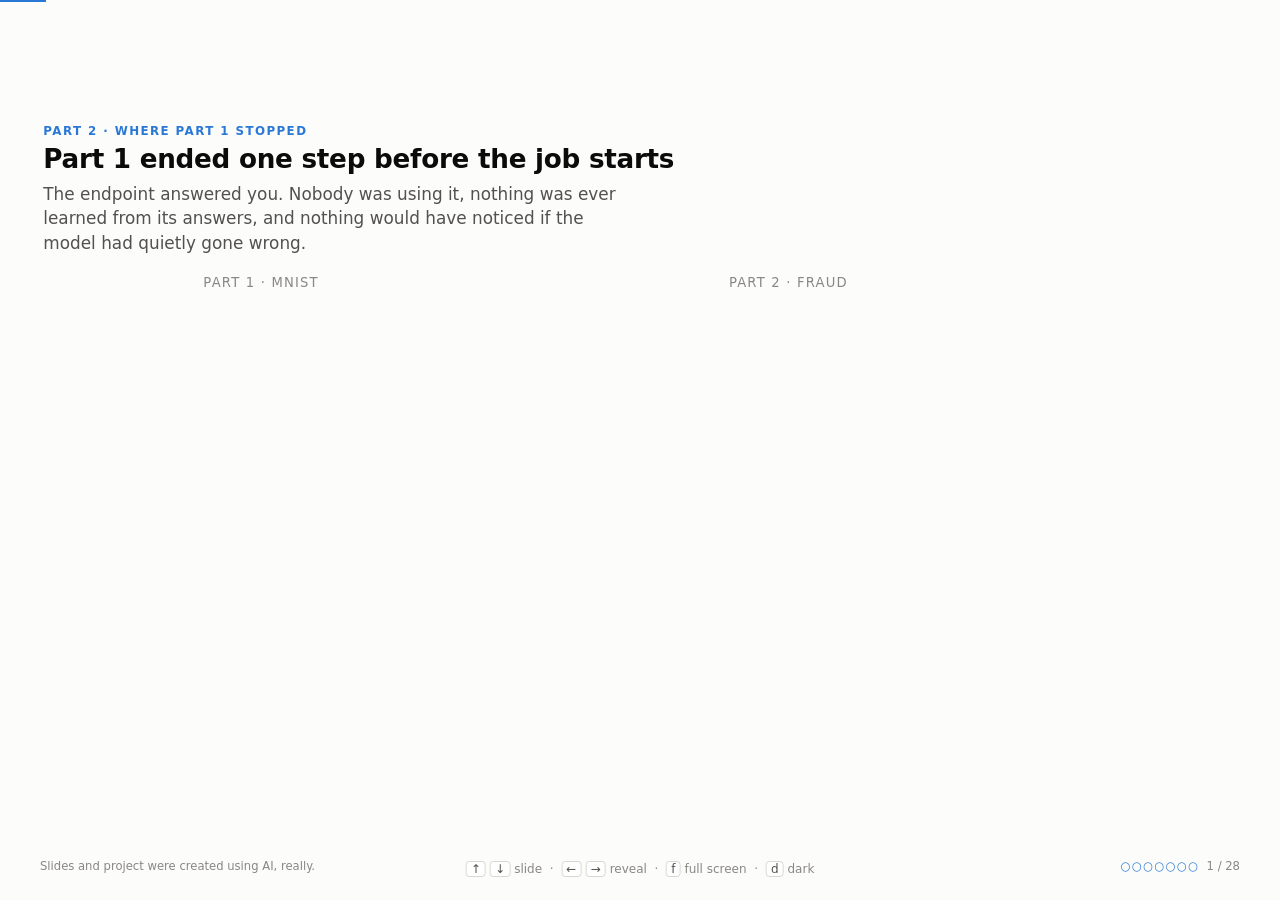
==== slides/part2.html @ 77afdcde "Docs: Part 2's deck, twenty-eight slides in six acts The third deck, built against part1.html. Six a" ====
<!doctype html>
<html lang="en">
<head>
<meta charset="utf-8">
<meta name="viewport" content="width=device-width, initial-scale=1">
<title>Part 2 — three loops, one system</title>
<link rel="stylesheet" href="deck.css">
<style>
  /* Three copies of part2/notebooks/architecture.svg, inlined so the map can be revealed
     one stage at a time — once per loop. Each copy drops the file's own <style> and takes
     its colours from deck.css through these a-* classes, so the diagram follows the deck's
     light and dark themes. Marker ids carry an m1-/m2-/m3- prefix so three copies can live
     in one document. Regenerate with the script noted in the commit if the .svg changes. */
  .arch { width: 100%; height: 100%; font-family: inherit; }
  .arch .a-surface { fill: none; }
  .arch .a-card    { fill: var(--card); stroke: var(--line); stroke-width: 1.2; }
  .arch .a-band    { fill: none; stroke: var(--line); stroke-width: 1.2; stroke-dasharray: 5 4; }
  .arch .a-h1      { fill: var(--ink); font-size: 17px; font-weight: 650; }
  .arch .a-h2      { fill: var(--ink2); font-size: 12px; }
  .arch .a-title   { fill: var(--ink); font-size: 12.5px; font-weight: 650; letter-spacing: .04em; }
  .arch .a-item    { fill: var(--ink2); font-size: 11px; }
  .arch .a-code    { fill: var(--ink); font-size: 11px; font-weight: 650; }
  .arch .a-note    { fill: var(--ink3); font-size: 9.5px; }
  .arch .a-rule    { stroke: var(--rule); stroke-width: 1; }
  .arch .a-flow    { stroke: var(--ink2); stroke-width: 1.6; fill: none; }
  .arch .a-mk      { fill: var(--ink2); }
  .arch .a-l1      { stroke: var(--c1); }
  .arch .a-l2      { stroke: var(--c2); }
  .arch .a-l3      { stroke: var(--c3); }
  .arch .a-t1      { fill: var(--c1); font-size: 11.5px; font-weight: 650; }
  .arch .a-t2      { fill: var(--c2); font-size: 11.5px; font-weight: 650; }
  .arch .a-t3      { fill: var(--c3); font-size: 11.5px; font-weight: 650; }
  /* a stage that is running, but is not what this slide is about */
  .arch .a-dim     { opacity: .32; }
</style>
<style>
  /* Reserved status colours, taken unchanged from the Part 2 dashboard so that one decision
     wears one colour across the whole project. Never used for a data series, and never
     without a word beside them. */
  :root { --good: #0ca30c; --warning: #fab219; --critical: #d03b3b; }
  .cols figure svg { max-width: 100%; }

  /* slide 1 — the two-column comparison */
  .tbl { display: grid; grid-template-columns: 8em 1fr 1fr; gap: .72em 1em; font-size: .78em; }
  .tbl .h { font-size: .74em; letter-spacing: .09em; text-transform: uppercase; color: var(--ink3); }
  .tbl .k { color: var(--ink3); }
  .tbl .p1 { color: var(--ink2); }
  .tbl .p2 { color: var(--ink); }

  /* slide 25 — the adoption ladder, top rung last */
  .stack { display: flex; flex-direction: column; gap: .3em; width: 100%; }
  .layer {
    border: 1px solid var(--line); border-radius: .35em; background: var(--card);
    padding: .42em .7em; font-size: .66em; line-height: 1.3;
  }
  .layer { font-size: .7em; }
  .layer b { color: var(--ink); font-weight: 650; }
  .layer span { color: var(--ink3); }
  .layer.top { border-color: var(--c2); background: var(--c2-soft); }

  /* slide 26 — a question and the record that answers it */
  .pairs { display: grid; grid-template-columns: 1fr 1.2fr; gap: .8em 1.1em; font-size: .76em; }
  .pairs .q, .pairs .a { padding-bottom: .55em; border-bottom: 1px solid var(--rule); }
  .pairs .q { color: var(--ink); }
  .pairs .a { color: var(--ink2); }
</style>
</head>
<body>

<!-- ======================= 1 · what Part 2 adds ======================= -->
<section class="slide">
  <header>
    <span class="kicker">Part 2 · where Part 1 stopped</span>
    <h2>Part 1 ended one step before the job starts</h2>
    <p class="sub">The endpoint answered you. Nobody was using it, nothing was ever learned from
      its answers, and nothing would have noticed if the model had quietly gone wrong.</p>
  </header>
  <div class="body">
    <div class="tbl">
      <span class="h"></span><span class="h">Part 1 · MNIST</span><span class="h">Part 2 · fraud</span>
      <span class="k frag" data-frag="1">the data</span>
      <span class="p1 frag" data-frag="1">60,000 clean images, balanced</span>
      <span class="p2 frag" data-frag="1">1.85M transactions, 0.5% fraud, ordered by time</span>
      <span class="k frag" data-frag="2">the answer</span>
      <span class="p1 frag" data-frag="2">a label</span>
      <span class="p2 frag" data-frag="2">a probability, plus a threshold that turns it into a decision</span>
      <span class="k frag" data-frag="3">the consumer</span>
      <span class="p1 frag" data-frag="3">you, with <code>curl</code></span>
      <span class="p2 frag" data-frag="3">an application that must answer even when the model cannot</span>
      <span class="k frag" data-frag="4">the labels</span>
      <span class="p1 frag" data-frag="4">shipped inside the file</span>
      <span class="p2 frag" data-frag="4">bought one at a time from a human reviewer</span>
      <span class="k frag" data-frag="5">the dataset</span>
      <span class="p1 frag" data-frag="5">fixed for ever</span>
      <span class="p2 frag" data-frag="5">rebuilt, hashed and versioned every cycle</span>
      <span class="k frag" data-frag="6">what runs it</span>
      <span class="p1 frag" data-frag="6">you, by hand</span>
      <span class="p2 frag" data-frag="6">you by hand first, then a scheduler running the same commands</span>
    </div>
    <div class="callout frag" data-frag="7">Four of those six rows are new work, and none of it is
      modelling. <b>The model is the part that barely changes.</b></div>
  </div>
</section>

<!-- ======================= 2 · docker compose ======================= -->
<section class="slide">
  <header>
    <span class="kicker">Part 2 · the stack</span>
    <h2>Nine containers need a written plan</h2>
    <p class="sub">A <b>compose file</b> is one text file that describes every container in a
      project, and how they fit together.</p>
  </header>
  <div class="body">
    <div class="cols wide-right">
      <div>
        <ul>
          <li class="frag" data-frag="1">Part 1 ran three containers, and you started them one at
            a time. Part 2 runs nine.</li>
          <li class="frag" data-frag="2">The file names each <b>service</b>: which image, which
            ports, which environment variables, which volumes.</li>
          <li class="frag" data-frag="3">It also creates a private <b>network</b>. Services find
            each other by name, so <code>mlflow-server</code> is an address.</li>
          <li class="frag" data-frag="4"><code>depends_on</code> sets the start order. A
            <b>profile</b> is a label, so <code>--profile part2</code> starts one part and leaves
            the other alone.</li>
          <li class="frag" data-frag="5">One command starts all of it, and one command removes it
            again. Nothing else is installed on your machine.</li>
        </ul>
      </div>
      <pre class="frag" data-frag="2"><span class="cm">services:</span>
  fraud-serve:
    image: keras-mlops-fraud-serve
    ports: [<span class="hl">"8001:8001"</span>]
    environment:
      MLFLOW_TRACKING_URI: http://<span class="hl">mlflow-server</span>:5000
      DATABASE_URL: postgres://…@<span class="hl">postgres</span>/mlops
    volumes: ["./mlruns:/mlruns"]
    depends_on: [mlflow-server, postgres]
    profiles: ["part2", "serve2"]</pre>
    </div>
    <div class="callout frag" data-frag="6">You already know what a container is. Compose adds no
      new idea — it is the written plan for many containers at once, kept in git beside the code.</div>
  </div>
</section>

<!-- ======================= 3 · kubernetes ======================= -->
<section class="slide">
  <header>
    <span class="kicker">Part 2 · the stack</span>
    <h2>What a business would use instead</h2>
    <p class="sub">Compose runs containers on one machine, and assumes somebody is watching.
      <b>Kubernetes</b> is the standard tool for the case where nobody is.</p>
  </header>
  <div class="body">
    <div class="cols two">
      <div class="card accent frag" data-frag="1">
        <h3>What it adds</h3>
        <ul>
          <li class="plain"><b>It restarts what dies.</b> A container that crashes at three in the
            morning comes back without you.</li>
          <li class="plain"><b>It runs many copies.</b> Ten copies of the endpoint behind one
            address, with the traffic shared between them.</li>
          <li class="plain"><b>It updates without downtime.</b> A <b>rolling update</b> replaces
            copies one by one, and returns to the old one if the new one fails.</li>
          <li class="plain"><b>It chooses the machine.</b> With fifty servers, deciding where each
            container runs stops being something a person can do.</li>
        </ul>
      </div>
      <div class="card frag" data-frag="2">
        <h3>What does not change</h3>
        <ul>
          <li class="plain">The same images you built here. The same environment variables. The
            same registry, the same database.</li>
          <li class="plain">Cloud or your own building: Kubernetes runs in both. Banks in
            Luxembourg run it on their own hardware.</li>
          <li class="plain">Only the thing that starts the containers changes. Everything this
            course teaches sits above that line.</li>
        </ul>
      </div>
    </div>
    <div class="callout frag" data-frag="3">This course stays on one laptop on purpose. You are
      learning the loops, not the hosting. <b>The loops are the part that transfers.</b></div>
  </div>
</section>

<!-- ======================= 4 · the map, loop 1 ======================= -->
<section class="slide">
  <header>
    <span class="kicker">Part 2 · the map, 1 of 3</span>
  </header>
  <div class="body">
    <div class="diagram" style="max-height:56%; margin-bottom:.6em"><svg xmlns="http://www.w3.org/2000/svg" viewBox="18 14 1128 372" class="arch" role="img" aria-label="Loop ① — the shape you already know, plus two new boxes">
      <defs>
          <marker id="m1-a" viewBox="0 0 10 10" refX="9" refY="5" markerWidth="6" markerHeight="6" orient="auto-start-reverse">
            <path class="a-mk" d="M0,0 L10,5 L0,10 z"/>
          </marker>
          <marker id="m1-a1" viewBox="0 0 10 10" refX="9" refY="5" markerWidth="6" markerHeight="6" orient="auto-start-reverse">
            <path fill="var(--c1)" d="M0,0 L10,5 L0,10 z"/>
          </marker>
          <marker id="m1-a2" viewBox="0 0 10 10" refX="9" refY="5" markerWidth="6" markerHeight="6" orient="auto-start-reverse">
            <path fill="var(--c2)" d="M0,0 L10,5 L0,10 z"/>
          </marker>
          <marker id="m1-a3" viewBox="0 0 10 10" refX="9" refY="5" markerWidth="6" markerHeight="6" orient="auto-start-reverse">
            <path fill="var(--c3)" d="M0,0 L10,5 L0,10 z"/>
          </marker>
        </defs>
        <rect class="a-surface" x="0" y="0" width="1180" height="660"/>
        <text class="a-h1" x="30" y="36">Loop ① — the shape you already know, plus two new boxes</text>
        <text class="a-h2" x="30" y="58">A, B and C are Part 1 under new names. D and Postgres are new, and everything after this slide hangs on them.</text>
        <!-- ================= row 1: A B C D ================= -->
        <g class="frag" data-frag="1">
          <rect class="a-card" x="30" y="88" width="210" height="118" rx="10"/>
          <text class="a-title" x="46" y="116">A · DATA</text>
          <line class="a-rule" x1="46" y1="128" x2="224" y2="128"/>
          <text class="a-item" x="46" y="150"><tspan class="a-code">A1</tspan>  fetch the Sparkov CSVs</text>
          <text class="a-item" x="46" y="170"><tspan class="a-code">A2</tspan>  look before modelling</text>
          <text class="a-item" x="46" y="190"><tspan class="a-code">A3</tspan>  features.py, shared</text>
        </g>
        <g class="frag" data-frag="1">
          <rect class="a-card" x="320" y="88" width="210" height="118" rx="10"/>
          <text class="a-title" x="336" y="116">B · TRAIN</text>
          <line class="a-rule" x1="336" y1="128" x2="514" y2="128"/>
          <text class="a-item" x="336" y="150"><tspan class="a-code">B1</tspan>  fraud-trainer, one run</text>
          <text class="a-item" x="336" y="170"><tspan class="a-code">B2</tspan>  threshold from val</text>
          <text class="a-item" x="336" y="190"><tspan class="a-code">B3</tspan>  registry → @champion</text>
        </g>
        <g class="frag" data-frag="2">
          <rect class="a-card" x="610" y="88" width="210" height="118" rx="10"/>
          <text class="a-title" x="626" y="116">C · SERVE</text>
          <line class="a-rule" x1="626" y1="128" x2="804" y2="128"/>
          <text class="a-item" x="626" y="150"><tspan class="a-code">C1</tspan>  fraud-serve :8001</text>
          <text class="a-item" x="626" y="170"><tspan class="a-code">C2</tspan>  approve · review ·</text>
          <text class="a-item" x="626" y="190">      decline</text>
        </g>
        <g class="frag" data-frag="3">
          <rect class="a-card" x="910" y="88" width="210" height="118" rx="10"/>
          <text class="a-title" x="926" y="116">D · CONSUME</text>
          <line class="a-rule" x1="926" y1="128" x2="1104" y2="128"/>
          <text class="a-item" x="926" y="150"><tspan class="a-code">D1</tspan>  txn-app :5500</text>
          <text class="a-item" x="926" y="170"><tspan class="a-code">D2</tspan>  timeout · fallback ·</text>
          <text class="a-item" x="926" y="190">      circuit breaker</text>
        </g>
        <!-- ================= the store ================= -->
        <g class="frag" data-frag="4">
          <rect class="a-card" x="610" y="296" width="510" height="76" rx="10"/>
          <text class="a-title" x="626" y="324">POSTGRES — THE SPINE</text>
          <text class="a-item" x="626" y="348">scored_transactions · app_requests · review_tasks · verdicts</text>
        </g>
        <!-- ================= row 3: F and E ================= -->
        <!-- ================= flows ================= -->
        <!-- A -> B -> C -->
        <g class="frag" data-frag="1">
          <path class="a-flow" marker-end="url(#m1-a)" d="M240,147 H314"/>
          <text class="a-note" x="277" y="139" text-anchor="middle">1.3M rows</text>
        </g>
        <g class="frag" data-frag="2">
          <path class="a-flow" marker-end="url(#m1-a)" d="M530,147 H604"/>
          <text class="a-note" x="567" y="139" text-anchor="middle">@champion</text>
        </g>
        <!-- loop 1: C <-> D -->
        <g class="frag" data-frag="3">
          <path class="a-flow a-l1" marker-end="url(#m1-a1)" d="M820,130 H904"/>
          <text class="a-note" x="862" y="122" text-anchor="middle">decision</text>
          <path class="a-flow a-l1" marker-end="url(#m1-a1)" d="M910,168 H826"/>
          <text class="a-note" x="862" y="186" text-anchor="middle">transaction</text>
          <text class="a-t1" x="862" y="232" text-anchor="middle">① decision loop</text>
          <text class="a-note" x="862" y="248" text-anchor="middle">seconds</text>
        </g>
        <!-- C, D -> postgres -->
        <g class="frag" data-frag="4">
          <path class="a-flow" marker-end="url(#m1-a)" d="M715,206 V290"/>
          <text class="a-note" x="725" y="252">what the server did</text>
          <path class="a-flow" marker-end="url(#m1-a)" d="M1015,206 V290"/>
          <text class="a-note" x="1025" y="252">what the client saw</text>
        </g>
        <!-- loop 2: postgres <-> label studio -->
        <!-- loop 3: postgres -> snapshot -> train -->
        <!-- ================= G band ================= -->
      </svg></div>
    <div class="cols two">
      <div class="card accent-2 frag" data-frag="4">
        <h3>Postgres, the new box in the middle</h3>
        <p><b>Postgres</b> is a database: tables of rows that several programs read and write
          at the same time. Part 1 wrote a log file, and a file cannot be queried safely by two
          services at once.</p>
      </div>
      <div class="card accent frag" data-frag="5">
        <h3>Loop ① · seconds</h3>
        <p>A transaction goes to the model, a decision comes back, an application lives with
          it. This loop is the product; everything else keeps it honest.</p>
      </div>
    </div>
  </div>
</section>

<!-- ======================= 5 · the data ======================= -->
<section class="slide">
  <header>
    <span class="kicker">Part 2 · A data · A2 look before modelling</span>
    <h2>Four facts about the data decide everything that follows</h2>
  </header>
  <div class="body">
    <div class="cols two">
      <div class="card accent frag" data-frag="1">
        <h3>172 normal for every fraud</h3>
        <p>A model that always answers "not fraud" is 99.6% accurate and completely useless. So
          accuracy cannot choose your model, and training must give the rare class extra weight.</p>
      </div>
      <div class="card accent frag" data-frag="2">
        <h3>The same cards come back, again and again</h3>
        <p>A fixed set of cardholders and 693 merchants, over two years. Every card therefore has
          a history here, and "unusual for this card" would be strong signal. Amount, hour and
          category separate fraud without it — which is what makes scoring one row at a time
          possible at all. Slides 7 and 8 return to what that choice costs.</p>
      </div>
      <div class="card accent-2 frag" data-frag="3">
        <h3>The fraud rate falls over two years</h3>
        <p>The world changed while the data was collected. Change like this is called <b>drift</b>.
          A model that was right in 2019 is less right in 2020, and no code will tell you.</p>
      </div>
      <div class="card accent-2 frag" data-frag="4">
        <h3>The split is by time, not at random</h3>
        <p>The test file begins 48 seconds after the training file ends. Shuffle the two together
          and you train on the future to predict the past. That is <b>leakage</b>: every score you
          report then looks excellent and is wrong.</p>
      </div>
    </div>
    <div class="callout frag" data-frag="5">And the fact the whole second half of this deck rests
      on: <code>is_fraud</code> is a column in this file. <b>In production that column does not
      exist.</b></div>
  </div>
</section>

<!-- ======================= 6 · the score and the threshold ======================= -->
<section class="slide">
  <header>
    <span class="kicker">Part 2 · B train · B2 the threshold</span>
    <h2>PR-AUC chooses the model. A person chooses the threshold.</h2>
  </header>
  <div class="body">
    <div class="cols wide-left">
      <div>
        <ul>
          <li class="frag" data-frag="1">Accuracy sits at 0.998 while the model misses a third of
            all fraud. It is logged on purpose, so that you can watch it lie.</li>
          <li class="frag" data-frag="2"><b>PR-AUC</b> is the score that decides the champion. It
            asks two questions only. Of the transactions you flagged, how many really were fraud?
            And how much of the fraud did you find?</li>
          <li class="frag" data-frag="3">At a <b>base rate</b> of 0.4%, a random model scores
            0.004 on PR-AUC and 99.6% on accuracy. Only one of those numbers teaches you
            anything.</li>
          <li class="frag" data-frag="4"><b>The model does not output a decision.</b> For each
            transaction it outputs P(fraud), between 0 and 1. The threshold is a cut on that
            number: at 0.62, a transaction is declined when the model puts its chance of fraud at
            62% or higher. <b>It is not 62% of the transactions.</b></li>
          <li class="frag" data-frag="5"><b>Choosing that threshold is a business decision, not a
            modelling one.</b> It trades declining good customers against letting fraud through,
            and no library can make that trade for you.</li>
          <li class="frag" data-frag="6">The trainer chooses <b>the decline threshold</b> on the
            validation data — the slice it held back while training — and never on the test set.
            It writes that number onto the run as a tag.</li>
        </ul>
      </div>
      <div>
        <pre class="frag" data-frag="6"><span class="cm"># tags on the run, in MLflow</span>
test_pr_auc          0.781
accuracy             0.998   <span class="cm">← varies by a rounding error</span>
<span class="hl">operating_threshold  0.62</span>   <span class="cm">← decline at P(fraud) ≥ 0.62</span>
dataset_md5          3f2a…c81</pre>
        <p class="small frag" data-frag="7" style="margin-top:.7em">The threshold belongs to the
          model, so it travels with the model and is promoted with the model. It is the contract
          between the trainer and the server.</p>
      </div>
    </div>
  </div>
</section>

<!-- ======================= 7 · what features.py computes ======================= -->
<section class="slide">
  <header>
    <span class="kicker">Part 2 · A data · A3 the features file</span>
    <h2>From one row of the file to the numbers the model reads</h2>
    <p class="sub">A row is text, dates and coordinates. A neural network reads numbers.
      <code>common/features.py</code> converts one into the other.</p>
  </header>
  <div class="body">
    <div class="cols wide-right">
      <div>
        <ul>
          <li class="frag" data-frag="1"><b>A timestamp becomes an hour and a weekday.</b> Fraud
            keeps different hours from normal shopping.</li>
          <li class="frag" data-frag="2"><b>A date of birth becomes an age in years</b>, counted
            at the moment of the transaction.</li>
          <li class="frag" data-frag="3"><b>Two pairs of coordinates become one distance.</b> The
            card's home and the merchant, in kilometres. Fraud tends to happen far away.</li>
          <li class="frag" data-frag="4"><b>An amount becomes two numbers</b>, itself and its
            logarithm: amounts are heavily skewed, median 47 against a maximum of 28,949.</li>
          <li class="frag" data-frag="5"><b>A name becomes a bucket number.</b> 693 merchant
            names go through a checksum into one of 2048 buckets, and no list of names is stored
            anywhere.</li>
        </ul>
      </div>
      <div>
        <pre class="frag" data-frag="6"><span class="cm">one row in            what the model receives</span>
trans_..._time 22:32  <span class="hl">hour</span> 22 · <span class="hl">dayofweek</span> 6
dob 1968-03-19        <span class="hl">age_years</span> 52.3
lat,long + merch_...  <span class="hl">distance_km</span> 78.4
amt 780.52            <span class="hl">amt</span> 780.52 · <span class="hl">log_amt</span> 6.66
category "misc_net"   <span class="hl">category</span> 11 of 32
merchant "Kozey-..."  <span class="hl">merchant</span> 1663 of 2048</pre>
        <p class="small frag" data-frag="7" style="margin-top:.7em">Seven numbers and four
          buckets, built from one row and nothing else. This is the whole of the feature
          engineering in Part 2.</p>
      </div>
    </div>
    <div class="callout frag" data-frag="8"><b>Notice what it never does: it never learns.</b>
      No average and no vocabulary is computed here. Every transform that depends on statistics
      lives inside the Keras model, so the model in the registry is complete on its own — one
      artifact, with nothing to ship beside it.</div>
  </div>
</section>

<!-- ======================= 8 · the two rules that file obeys ======================= -->
<section class="slide">
  <header>
    <span class="kicker">Part 2 · A data · A3 two rules, and what they cost</span>
    <h2>Both sides import that one file, and neither may look at history</h2>
  </header>
  <div class="body">
    <div class="cols two">
      <div class="card accent frag" data-frag="1">
        <h3>Rule 1 · one copy, imported twice</h3>
        <ul>
          <li class="plain">In Part 1 the server never imported the trainer, and that separation
            was the point. Here they share one file, deliberately.</li>
          <li class="plain">The alternative is writing the date parsing and the distance a second
            time, in the server. The two copies then slowly stop agreeing.</li>
          <li class="plain">Training would prepare its inputs one way and serving another. That is
            <b>training/serving skew</b>: no error, no warning, and a model that tested well
            failing quietly in production.</li>
          <li class="plain"><b>The price is real.</b> Editing this one file changes both sides at
            once, and makes every model already in the registry invalid. Slide 22 comes back to
            what is not written down about that.</li>
        </ul>
      </div>
      <div class="card accent-2 frag" data-frag="2">
        <h3>Rule 2 · every feature uses one row</h3>
        <ul>
          <li class="plain">No "average spend over the last 30 days" — even though the file does
            hold each card's history, as slide 5 said.</li>
          <li class="plain">The endpoint receives one transaction and knows nothing about earlier
            ones. It cannot compute an average it has never seen.</li>
          <li class="plain">Features built from history need a <b>feature store</b>: a service that
            keeps those running totals up to date, and gives training and serving the same values.
            Real fraud systems have one.</li>
          <li class="plain">This project does not build one, and leaves the boundary visible
            instead of hiding it behind a feature that quietly uses the future.</li>
        </ul>
      </div>
    </div>
    <div class="cols wide-left">
      <div class="callout frag" data-frag="3">Both rules exist for the same reason: <b>what the
        model sees during training must be exactly what it sees in production.</b> Rule 1 protects
        that across two containers. Rule 2 protects it across time.</div>
      <figure class="frag" data-frag="1">
        <svg viewBox="0 0 360 92" role="img" aria-label="train.py and app.py both import the same features.py">
          <defs>
            <marker id="m8" viewBox="0 0 10 10" refX="9" refY="5" markerWidth="6" markerHeight="6" orient="auto-start-reverse">
              <path fill="var(--ink2)" d="M0,0 L10,5 L0,10 z"/>
            </marker>
          </defs>
          <rect x="2" y="4" width="140" height="26" rx="6" fill="var(--card)" stroke="var(--line)"/>
          <text x="72" y="21" text-anchor="middle" fill="var(--ink)" font-size="11" font-family="ui-monospace, monospace">trainer/train.py</text>
          <rect x="218" y="4" width="140" height="26" rx="6" fill="var(--card)" stroke="var(--line)"/>
          <text x="288" y="21" text-anchor="middle" fill="var(--ink)" font-size="11" font-family="ui-monospace, monospace">serving/app.py</text>
          <path d="M72,30 V48 H166" stroke="var(--ink2)" stroke-width="1.5" fill="none" marker-end="url(#m8)"/>
          <path d="M288,30 V48 H194" stroke="var(--ink2)" stroke-width="1.5" fill="none" marker-end="url(#m8)"/>
          <rect x="90" y="56" width="180" height="30" rx="6" fill="var(--c1-soft)" stroke="var(--c1)"/>
          <text x="180" y="75" text-anchor="middle" fill="var(--ink)" font-size="11.5" font-weight="650" font-family="ui-monospace, monospace">common/features.py</text>
        </svg>
      </figure>
    </div>
  </div>
</section>

<!-- ======================= 9 · the decision band ======================= -->
<section class="slide">
  <header>
    <span class="kicker">Part 2 · C serve · C2 the decision band</span>
    <h2>Three answers, not two</h2>
  </header>
  <div class="body">
    <div class="cols wide-right">
      <div>
        <ul>
          <li class="frag" data-frag="2"><code>threshold_decline</code> is the operating point the
            trainer chose. <code>threshold_review</code> sits below it.</li>
          <li class="frag" data-frag="3">Between the two the model is <b>unsure</b>. A transaction
            there is not approved and not declined. It is set aside for a person.</li>
          <li class="frag" data-frag="4">That middle band is not a decoration. It is the sampling
            strategy for the whole of loop ②, and the reason the review queue produces labels worth
            paying for.</li>
          <li class="frag" data-frag="5">If a model version carries no threshold, and no override is
            set, <b>the server refuses to start</b>.</li>
          <li class="frag" data-frag="6">Defaulting to 0.5 would be easy. At this base rate it would
            decline a large share of honest customers, and it would do it silently. <b>A service
            that will not start is a much better failure than a service that starts wrong.</b></li>
        </ul>
      </div>
      <figure class="frag" data-frag="1">
        <svg viewBox="0 0 400 260" role="img" aria-label="The probability line split into approve, review and decline by two thresholds">
          <text x="10" y="24" fill="var(--ink2)" font-size="12">P(fraud) for one transaction</text>
          <rect x="10" y="40" width="220" height="34" rx="4" fill="var(--good)" opacity=".22" stroke="var(--good)" stroke-opacity=".55"/>
          <rect x="230" y="40" width="70" height="34" rx="4" fill="var(--warning)" opacity=".28" stroke="var(--warning)" stroke-opacity=".55"/>
          <rect x="300" y="40" width="90" height="34" rx="4" fill="var(--critical)" opacity=".24" stroke="var(--critical)" stroke-opacity=".55"/>
          <line x1="230" y1="34" x2="230" y2="80" stroke="var(--ink2)" stroke-width="1.4"/>
          <line x1="300" y1="34" x2="300" y2="80" stroke="var(--ink2)" stroke-width="1.4"/>
          <text x="10" y="98" fill="var(--ink3)" font-size="11">0.0</text>
          <text x="390" y="98" text-anchor="end" fill="var(--ink3)" font-size="11">1.0</text>
          <text x="230" y="98" text-anchor="middle" fill="var(--ink2)" font-size="11">0.31</text>
          <text x="300" y="98" text-anchor="middle" fill="var(--ink2)" font-size="11">0.62</text>
          <circle cx="24" cy="130" r="5" fill="var(--good)"/>
          <text x="38" y="134" fill="var(--ink)" font-size="12.5" font-weight="650">approve</text>
          <text x="110" y="134" fill="var(--ink2)" font-size="11.5">the model is confident it is fine</text>
          <circle cx="24" cy="160" r="5" fill="var(--warning)"/>
          <text x="38" y="164" fill="var(--ink)" font-size="12.5" font-weight="650">review</text>
          <text x="110" y="164" fill="var(--ink2)" font-size="11.5">a human should look at this one</text>
          <circle cx="24" cy="190" r="5" fill="var(--critical)"/>
          <text x="38" y="194" fill="var(--ink)" font-size="12.5" font-weight="650">decline</text>
          <text x="110" y="194" fill="var(--ink2)" font-size="11.5">confident enough to refuse it</text>
          <text x="10" y="232" fill="var(--ink3)" font-size="11">the review band is set by REVIEW_SPAN,</text>
          <text x="10" y="248" fill="var(--ink3)" font-size="11">and its width is your analyst budget</text>
        </svg>
      </figure>
    </div>
  </div>
</section>

<!-- ======================= 10 · the business application ======================= -->
<section class="slide">
  <header>
    <span class="kicker">Part 2 · D consume · D1 the application</span>
    <h2>A simulated business application, so that something depends on you</h2>
  </header>
  <div class="body">
    <div class="cols wide-left">
      <div>
        <ul>
          <li class="frag" data-frag="1"><code>txn-app</code> replays the test file at the endpoint
            as a live stream, and shows what is happening on a dashboard.</li>
          <li class="frag" data-frag="2">Nothing about it is realistic except the part that matters.
            <b>It is a program that cannot continue without an answer.</b></li>
          <li class="frag" data-frag="3">With <code>curl</code> you are a patient human. An
            application is not patient, and it has its own users waiting.</li>
          <li class="frag" data-frag="4">It contains <b>no machine learning at all</b>: no keras, no
            torch, not even the features file. Its image is about 100 MB.</li>
          <li class="frag" data-frag="5">That rule is a test you can run. If this application ever
            needs an ML library, the serving boundary has leaked.</li>
          <li class="frag" data-frag="7">Because it is simulated, you may break it on purpose,
            at any moment, with nobody losing money. That is the next slide.</li>
        </ul>
      </div>
      <figure class="frag" data-frag="6">
        <svg viewBox="0 0 400 250" role="img" aria-label="The app calls the endpoint, and both write to their own table in Postgres">
          <defs>
            <marker id="m9" viewBox="0 0 10 10" refX="9" refY="5" markerWidth="6" markerHeight="6" orient="auto-start-reverse">
              <path fill="var(--ink2)" d="M0,0 L10,5 L0,10 z"/>
            </marker>
          </defs>
          <rect x="4" y="14" width="150" height="46" rx="8" fill="var(--card)" stroke="var(--line)"/>
          <text x="79" y="36" text-anchor="middle" fill="var(--ink)" font-size="12.5" font-weight="650">txn-app</text>
          <text x="79" y="52" text-anchor="middle" fill="var(--ink3)" font-size="10.5">the client · :5500</text>
          <rect x="246" y="14" width="150" height="46" rx="8" fill="var(--card)" stroke="var(--line)"/>
          <text x="321" y="36" text-anchor="middle" fill="var(--ink)" font-size="12.5" font-weight="650">fraud-serve</text>
          <text x="321" y="52" text-anchor="middle" fill="var(--ink3)" font-size="10.5">the server · :8001</text>
          <path d="M154,28 H240" stroke="var(--c1)" stroke-width="1.8" fill="none" marker-end="url(#m9)"/>
          <path d="M246,50 H160" stroke="var(--c1)" stroke-width="1.8" fill="none" marker-end="url(#m9)"/>
          <text x="200" y="22" text-anchor="middle" fill="var(--ink3)" font-size="10">one raw row</text>
          <text x="200" y="70" text-anchor="middle" fill="var(--ink3)" font-size="10">one decision</text>
          <path d="M79,60 V120" stroke="var(--ink2)" stroke-width="1.6" fill="none" marker-end="url(#m9)"/>
          <path d="M321,60 V120" stroke="var(--ink2)" stroke-width="1.6" fill="none" marker-end="url(#m9)"/>
          <rect x="4" y="128" width="150" height="52" rx="8" fill="var(--card)" stroke="var(--line)"/>
          <text x="79" y="150" text-anchor="middle" fill="var(--ink)" font-size="11.5" font-family="ui-monospace, monospace">app_requests</text>
          <text x="79" y="168" text-anchor="middle" fill="var(--ink2)" font-size="10.5">what the client experienced</text>
          <rect x="246" y="128" width="150" height="52" rx="8" fill="var(--card)" stroke="var(--line)"/>
          <text x="321" y="150" text-anchor="middle" fill="var(--ink)" font-size="11.5" font-family="ui-monospace, monospace">scored_transactions</text>
          <text x="321" y="168" text-anchor="middle" fill="var(--ink2)" font-size="10.5">what the server did</text>
          <text x="200" y="212" text-anchor="middle" fill="var(--ink2)" font-size="11.5">Two tables, on purpose. The rows that exist</text>
          <text x="200" y="230" text-anchor="middle" fill="var(--ink2)" font-size="11.5">on the left and not on the right are the interesting ones.</text>
        </svg>
      </figure>
    </div>
  </div>
</section>

<!-- ======================= 11 · break it ======================= -->
<section class="slide">
  <header>
    <span class="kicker">Part 2 · D consume · D2 breaking it</span>
    <h2>Now point the application at an address where nothing answers</h2>
    <p class="sub">No container is touched. The client side of a completely realistic failure,
      entirely under your control.</p>
  </header>
  <div class="body">
    <div class="cols three">
      <div class="card accent frag" data-frag="1">
        <h3>1 · timeout and retries</h3>
        <ul>
          <li class="plain">A transaction waits two seconds, and asks at most twice more.</li>
          <li class="plain">Waiting for ever is not an option. Somebody is standing at a
            checkout.</li>
        </ul>
      </div>
      <div class="card accent-2 frag" data-frag="2">
        <h3>2 · fallback</h3>
        <ul>
          <li class="plain">Every transaction still needs an answer. An unscored one gets the
            <b>fallback decision</b>.</li>
          <li class="plain"><b>approve</b> loses money to fraud. <b>decline</b> turns away good
            customers. <b>review</b> fills a queue no human can empty.</li>
        </ul>
      </div>
      <div class="card accent-3 frag" data-frag="3">
        <h3>3 · circuit breaker</h3>
        <ul>
          <li class="plain">After five failures in a row the circuit <b>opens</b>: requests are
            answered from the fallback, with no call made at all.</li>
          <li class="plain">Every ten seconds one request is allowed through, to test whether the
            endpoint is back.</li>
        </ul>
      </div>
    </div>
    <div class="callout frag" data-frag="4">The name is borrowed from the switch in your house. It
      cuts the current so that one fault does not burn the building. <b>There is no free
      option here</b>, and somebody has to own the choice before the outage, not during it.</div>
  </div>
</section>

<!-- ======================= 12 · what the outage costs ======================= -->
<section class="slide">
  <header>
    <span class="kicker">Part 2 · D consume · D2 the measurement</span>
    <h2>What a dead endpoint costs, in milliseconds and in euros</h2>
  </header>
  <div class="body">
    <div class="cols two">
      <figure class="frag" data-frag="1">
        <svg viewBox="0 0 460 250" role="img" aria-label="Measured latency: scored 20 ms, fallback 100 ms, shed about 0 ms">
          <text x="0" y="14" fill="var(--ink2)" font-size="12.5" font-weight="650">Time spent per transaction</text>
          <line x1="150" y1="34" x2="150" y2="196" stroke="var(--axis, var(--line))" stroke-width="1"/>
          <rect x="150" y="44" width="56" height="30" rx="4" fill="var(--c1)"/>
          <text x="144" y="64" text-anchor="end" fill="var(--ink)" font-size="12">scored</text>
          <text x="214" y="64" fill="var(--ink2)" font-size="12">20 ms</text>
          <rect x="150" y="98" width="280" height="30" rx="4" fill="var(--c1)"/>
          <text x="144" y="118" text-anchor="end" fill="var(--ink)" font-size="12">fallback</text>
          <text x="422" y="118" text-anchor="end" fill="#fff" font-size="12" font-weight="650">100 ms</text>
          <rect x="150" y="152" width="3" height="30" rx="1.5" fill="var(--c1)"/>
          <text x="144" y="172" text-anchor="end" fill="var(--ink)" font-size="12">shed</text>
          <text x="162" y="172" fill="var(--ink2)" font-size="12">≈ 0 ms — no call is made</text>
          <text x="0" y="220" fill="var(--ink3)" font-size="11">A failure is five times slower than a success:</text>
          <text x="0" y="236" fill="var(--ink3)" font-size="11">the timeout and the retries have to run out first.</text>
        </svg>
        <figcaption>measured in your own telemetry, in notebook section D2 · consume</figcaption>
      </figure>
      <figure class="frag" data-frag="2">
        <svg viewBox="0 0 460 250" role="img" aria-label="Cumulative cost of a ten minute outage under three fallback policies">
          <text x="0" y="14" fill="var(--ink2)" font-size="12.5" font-weight="650">Cost of a ten-minute outage</text>
          <line x1="46" y1="34" x2="46" y2="196" stroke="var(--axis, var(--line))" stroke-width="1"/>
          <line x1="46" y1="196" x2="330" y2="196" stroke="var(--axis, var(--line))" stroke-width="1"/>
          <line x1="46" y1="142" x2="330" y2="142" stroke="var(--rule)" stroke-width="1"/>
          <line x1="46" y1="88" x2="330" y2="88" stroke="var(--rule)" stroke-width="1"/>
          <line x1="46" y1="34" x2="330" y2="34" stroke="var(--rule)" stroke-width="1"/>
          <text x="40" y="146" text-anchor="end" fill="var(--ink3)" font-size="10">€6k</text>
          <text x="40" y="92" text-anchor="end" fill="var(--ink3)" font-size="10">€12k</text>
          <text x="40" y="38" text-anchor="end" fill="var(--ink3)" font-size="10">€18k</text>
          <text x="46" y="212" fill="var(--ink3)" font-size="10">0</text>
          <text x="188" y="212" text-anchor="middle" fill="var(--ink3)" font-size="10">5 min</text>
          <text x="330" y="212" text-anchor="middle" fill="var(--ink3)" font-size="10">10 min</text>
          <path d="M46,196 L330,35" stroke="var(--c2)" stroke-width="2" fill="none"/>
          <path d="M46,196 L330,88" stroke="var(--c1)" stroke-width="2" fill="none"/>
          <path d="M46,196 L330,153" stroke="var(--c3)" stroke-width="2" fill="none"/>
          <text x="338" y="38" fill="var(--ink)" font-size="11">decline all</text>
          <text x="338" y="52" fill="var(--ink3)" font-size="10.5">€17.9k</text>
          <text x="338" y="91" fill="var(--ink)" font-size="11">approve all</text>
          <text x="338" y="105" fill="var(--ink3)" font-size="10.5">€12.0k</text>
          <text x="338" y="156" fill="var(--ink)" font-size="11">review all</text>
          <text x="338" y="170" fill="var(--ink3)" font-size="10.5">€4.8k — and</text>
          <text x="338" y="184" fill="var(--ink3)" font-size="10.5">5,980 waiting</text>
        </svg>
        <figcaption>assumed: 600 transactions a minute · 0.4% fraud · €500 lost per fraud approved
          · €3 lost per honest customer declined · €0.80 per review</figcaption>
      </figure>
    </div>
    <div class="callout frag" data-frag="3">The cheapest line is a trap: analysts clear about two
      transactions a minute, so "review all" buys ten minutes of calm with fifty hours of backlog.
      <b>A dead dependency does not only fail your requests — it holds your program while failing
      them</b>, and the outage then spreads into services that were healthy.</div>
  </div>
</section>

<!-- ======================= 13 · the map, loop 2 ======================= -->
<section class="slide">
  <header>
    <span class="kicker">Part 2 · the map, 2 of 3</span>
  </header>
  <div class="body">
    <div class="diagram" style="max-height:74%"><svg xmlns="http://www.w3.org/2000/svg" viewBox="0 0 1180 552" class="arch" role="img" aria-label="Loop ② — where the missing answers come from">
      <defs>
          <marker id="m2-a" viewBox="0 0 10 10" refX="9" refY="5" markerWidth="6" markerHeight="6" orient="auto-start-reverse">
            <path class="a-mk" d="M0,0 L10,5 L0,10 z"/>
          </marker>
          <marker id="m2-a1" viewBox="0 0 10 10" refX="9" refY="5" markerWidth="6" markerHeight="6" orient="auto-start-reverse">
            <path fill="var(--c1)" d="M0,0 L10,5 L0,10 z"/>
          </marker>
          <marker id="m2-a2" viewBox="0 0 10 10" refX="9" refY="5" markerWidth="6" markerHeight="6" orient="auto-start-reverse">
            <path fill="var(--c2)" d="M0,0 L10,5 L0,10 z"/>
          </marker>
          <marker id="m2-a3" viewBox="0 0 10 10" refX="9" refY="5" markerWidth="6" markerHeight="6" orient="auto-start-reverse">
            <path fill="var(--c3)" d="M0,0 L10,5 L0,10 z"/>
          </marker>
        </defs>
        <rect class="a-surface" x="0" y="0" width="1180" height="660"/>
        <text class="a-h1" x="30" y="36">Loop ② — where the missing answers come from</text>
        <text class="a-h2" x="30" y="58">Loop ① runs on, greyed out above. One new stage turns the uncertain decisions it produces into ground truth.</text>
        <!-- ================= row 1: A B C D ================= -->
        <g class="a-dim">
          <rect class="a-card" x="30" y="88" width="210" height="118" rx="10"/>
          <text class="a-title" x="46" y="116">A · DATA</text>
          <line class="a-rule" x1="46" y1="128" x2="224" y2="128"/>
          <text class="a-item" x="46" y="150"><tspan class="a-code">A1</tspan>  fetch the Sparkov CSVs</text>
          <text class="a-item" x="46" y="170"><tspan class="a-code">A2</tspan>  look before modelling</text>
          <text class="a-item" x="46" y="190"><tspan class="a-code">A3</tspan>  features.py, shared</text>
        </g>
        <g class="a-dim">
          <rect class="a-card" x="320" y="88" width="210" height="118" rx="10"/>
          <text class="a-title" x="336" y="116">B · TRAIN</text>
          <line class="a-rule" x1="336" y1="128" x2="514" y2="128"/>
          <text class="a-item" x="336" y="150"><tspan class="a-code">B1</tspan>  fraud-trainer, one run</text>
          <text class="a-item" x="336" y="170"><tspan class="a-code">B2</tspan>  threshold from val</text>
          <text class="a-item" x="336" y="190"><tspan class="a-code">B3</tspan>  registry → @champion</text>
        </g>
        <g class="a-dim">
          <rect class="a-card" x="610" y="88" width="210" height="118" rx="10"/>
          <text class="a-title" x="626" y="116">C · SERVE</text>
          <line class="a-rule" x1="626" y1="128" x2="804" y2="128"/>
          <text class="a-item" x="626" y="150"><tspan class="a-code">C1</tspan>  fraud-serve :8001</text>
          <text class="a-item" x="626" y="170"><tspan class="a-code">C2</tspan>  approve · review ·</text>
          <text class="a-item" x="626" y="190">      decline</text>
        </g>
        <g class="a-dim">
          <rect class="a-card" x="910" y="88" width="210" height="118" rx="10"/>
          <text class="a-title" x="926" y="116">D · CONSUME</text>
          <line class="a-rule" x1="926" y1="128" x2="1104" y2="128"/>
          <text class="a-item" x="926" y="150"><tspan class="a-code">D1</tspan>  txn-app :5500</text>
          <text class="a-item" x="926" y="170"><tspan class="a-code">D2</tspan>  timeout · fallback ·</text>
          <text class="a-item" x="926" y="190">      circuit breaker</text>
        </g>
        <!-- ================= the store ================= -->
        <g>
          <rect class="a-card" x="610" y="296" width="510" height="76" rx="10"/>
          <text class="a-title" x="626" y="324">POSTGRES — THE SPINE</text>
          <text class="a-item" x="626" y="348">scored_transactions · app_requests · review_tasks · verdicts</text>
        </g>
        <!-- ================= row 3: F and E ================= -->
        <g class="frag" data-frag="1">
          <rect class="a-card" x="910" y="436" width="210" height="100" rx="10"/>
          <text class="a-title" x="926" y="464">E · REVIEW</text>
          <line class="a-rule" x1="926" y1="476" x2="1104" y2="476"/>
          <text class="a-item" x="926" y="498"><tspan class="a-code">E1</tspan>  Label Studio :8080</text>
          <text class="a-item" x="926" y="518"><tspan class="a-code">E2</tspan>  label-sync, both ways</text>
        </g>
        <!-- ================= flows ================= -->
        <!-- A -> B -> C -->
        <g class="a-dim">
          <path class="a-flow" marker-end="url(#m2-a)" d="M240,147 H314"/>
          <text class="a-note" x="277" y="139" text-anchor="middle">1.3M rows</text>
        </g>
        <g class="a-dim">
          <path class="a-flow" marker-end="url(#m2-a)" d="M530,147 H604"/>
          <text class="a-note" x="567" y="139" text-anchor="middle">@champion</text>
        </g>
        <!-- loop 1: C <-> D -->
        <g class="a-dim">
          <path class="a-flow a-l1" marker-end="url(#m2-a1)" d="M820,130 H904"/>
          <text class="a-note" x="862" y="122" text-anchor="middle">decision</text>
          <path class="a-flow a-l1" marker-end="url(#m2-a1)" d="M910,168 H826"/>
          <text class="a-note" x="862" y="186" text-anchor="middle">transaction</text>
          <text class="a-t1" x="862" y="232" text-anchor="middle">① decision loop</text>
          <text class="a-note" x="862" y="248" text-anchor="middle">seconds</text>
        </g>
        <!-- C, D -> postgres -->
        <g class="a-dim">
          <path class="a-flow" marker-end="url(#m2-a)" d="M715,206 V290"/>
          <text class="a-note" x="725" y="252">what the server did</text>
          <path class="a-flow" marker-end="url(#m2-a)" d="M1015,206 V290"/>
          <text class="a-note" x="1025" y="252">what the client saw</text>
        </g>
        <!-- loop 2: postgres <-> label studio -->
        <g class="frag" data-frag="2">
          <path class="a-flow a-l2" marker-end="url(#m2-a2)" d="M980,372 V430"/>
          <text class="a-note" x="972" y="408" text-anchor="end">review band</text>
          <path class="a-flow a-l2" marker-end="url(#m2-a2)" d="M1050,436 V378"/>
          <text class="a-note" x="1058" y="408">verdicts</text>
          <text class="a-t2" x="890" y="492" text-anchor="end">② label loop</text>
          <text class="a-note" x="890" y="508" text-anchor="end">minutes — a human decides</text>
        </g>
        <!-- loop 3: postgres -> snapshot -> train -->
        <!-- ================= G band ================= -->
      </svg></div>
    <div class="callout frag" data-frag="3">Loop ① never stops while loop ② is running. The
      uncertain transactions go to a person, and the answers come back minutes or days later.
      <b>That difference in speed is why they are two loops and not one.</b></div>
  </div>
</section>

<!-- ======================= 14 · without a human ======================= -->
<section class="slide">
  <header>
    <span class="kicker">Part 2 · E review · why it exists</span>
    <h2>What you cannot know without a human in the loop</h2>
    <p class="sub">In the file, the answer was in the column next to the transaction. In
      production, nobody writes it down at all.</p>
  </header>
  <div class="body">
    <div class="cols two">
      <div class="card accent-2 frag" data-frag="1">
        <h3>Without verdicts, this is your situation</h3>
        <ul>
          <li class="plain">The model says 0.91, the transaction is declined, and the world says
            nothing back. Ever.</li>
          <li class="plain">You cannot measure precision or recall on live traffic. You only know
            what the model said, and how fast it said it.</li>
          <li class="plain"><b>Drift becomes invisible.</b> The fraud rate moved across the two
            years in your file. Live, nothing would show you that it moved again.</li>
          <li class="plain">Retraining has nothing new to learn from. You would train again on the
            same old labels, and call the result an improvement.</li>
          <li class="plain">The model's own confidence is not evidence. A wrong model is often a
            confident one.</li>
        </ul>
      </div>
      <div class="card accent-3 frag" data-frag="2">
        <h3>A verdict is the missing measurement</h3>
        <ul>
          <li class="plain">One analyst decision turns one live transaction into a labelled
            example.</li>
          <li class="plain">With enough of them you can finally count today's mistakes, and not
            only the mistakes on a test set from two years ago.</li>
          <li class="plain">Those same labels are the training data for the next model. Loop ②
            feeds loop ③.</li>
          <li class="plain">And the analyst sees cases the model found hard, which is exactly where
            a new pattern of fraud appears first.</li>
        </ul>
      </div>
    </div>
    <div class="callout frag" data-frag="3">This is the honest end of Part 1. The log file records
      what the model answered. <b>Nothing in Part 1 records whether it was right.</b></div>
  </div>
</section>

<!-- ======================= 15 · labels are bought ======================= -->
<section class="slide">
  <header>
    <span class="kicker">Part 2 · E review · E1 choosing what to send</span>
    <h2>Labels are not data you have. They are data you buy.</h2>
  </header>
  <div class="body">
    <div class="cols wide-left">
      <div>
        <ul>
          <li class="frag" data-frag="1">Every label costs an analyst's minutes. The budget is
            small, so the real question is <b>which transactions you send them</b>.</li>
          <li class="frag" data-frag="2">The first plan for this project was "sample 1% at random".
            At a 0.4% fraud rate, a random sample is almost entirely obvious legitimate traffic.
            You pay for a hundred labels and learn from one.</li>
          <li class="frag" data-frag="4">The review band sends the cases where the model is
            <b>unsure</b>. A human verdict there carries information the model does not already
            have. This is called <b>uncertainty sampling</b>.</li>
          <li class="frag" data-frag="5">The queue is sorted by probability, highest first. A
            half-finished queue is therefore always the half most worth finishing.</li>
          <li class="frag" data-frag="6">The width of the band is a budget decision. Wider band,
            more labels, more analyst hours.</li>
        </ul>
      </div>
      <figure class="frag" data-frag="3">
        <svg viewBox="0 0 380 250" role="img" aria-label="A random sample is 99.6% legitimate traffic; the review band is about a quarter fraud">
          <text x="0" y="16" fill="var(--ink2)" font-size="12">100 transactions sent to an analyst</text>
          <text x="0" y="52" fill="var(--ink)" font-size="12" font-weight="650">random 1%</text>
          <rect x="0" y="62" width="378" height="32" rx="4" fill="var(--line)"/>
          <rect x="374" y="62" width="4" height="32" rx="2" fill="var(--c2)"/>
          <text x="378" y="52" text-anchor="end" fill="var(--c2)" font-size="10.5" font-weight="650">0.4 fraud ↓</text>
          <text x="8" y="83" fill="var(--ink2)" font-size="11.5">99–100 obvious, already known</text>
          <text x="0" y="112" fill="var(--ink3)" font-size="11">↳ you buy 100 labels and learn from 0.4 of them</text>
          <text x="0" y="152" fill="var(--ink)" font-size="12" font-weight="650">the review band</text>
          <rect x="0" y="162" width="276" height="32" rx="4" fill="var(--line)"/>
          <rect x="278" y="162" width="100" height="32" rx="4" fill="var(--c2)"/>
          <text x="8" y="183" fill="var(--ink2)" font-size="11.5">hard, but legitimate</text>
          <text x="370" y="183" text-anchor="end" fill="#fff" font-size="11.5" font-weight="650">fraud</text>
          <text x="0" y="212" fill="var(--ink3)" font-size="11">↳ every case is one the model could not settle</text>
          <text x="0" y="236" fill="var(--ink3)" font-size="10.5">proportions are illustrative; the exact mix depends on the band</text>
        </svg>
      </figure>
    </div>
  </div>
</section>

<!-- ======================= 16 · build it yourself ======================= -->
<section class="slide">
  <header>
    <span class="kicker">Part 2 · E review · E1 the tool</span>
    <h2>Before you install anything: build the review tool yourself</h2>
    <p class="sub">You need a screen where an analyst decides "fraud" or "legitimate". How hard can
      it be? Write the list.</p>
  </header>
  <div class="body">
    <div class="cols two">
      <div class="card frag" data-frag="1">
        <h3>What that screen actually needs</h3>
        <ul>
          <li class="plain">A login, and one account for each analyst.</li>
          <li class="plain">A queue that never hands the same transaction to two people.</li>
          <li class="plain">Buttons a person can press two hundred times an hour without hating
            you, and keyboard shortcuts, because the mouse is the slow part.</li>
          <li class="plain">A record of who said what, and when: an <b>audit trail</b>.</li>
          <li class="plain">The same case given to two analysts sometimes, to measure whether they
            agree with each other.</li>
          <li class="plain">An API, so your pipeline can add tasks and read verdicts back.</li>
          <li class="plain">A <b>webhook</b>: a message the tool sends to your service the moment
            something happens.</li>
        </ul>
      </div>
      <div class="frag" data-frag="2">
        <div class="callout" style="margin-bottom:.8em"><b>That is a product.</b> It is months of
          work, it is nobody's idea of machine learning, and it is not the product your employer is
          paying you to build.</div>
        <div class="card accent-3">
          <h3>So you install one</h3>
          <ul>
            <li class="plain"><b>Label Studio CE</b> is that product: open source, Apache-2.0,
              storing its data in the same Postgres, running on your laptop with no account
              anywhere.</li>
            <li class="plain">You spend an afternoon on a configuration file instead of a quarter
              on a user interface.</li>
            <li class="plain">The original plan for this project named a different tool and
              described it as self-hosted. It is not: it is sold as a service only. <b>Read the
              licence before you design around a tool.</b></li>
          </ul>
        </div>
      </div>
    </div>
  </div>
</section>

<!-- ======================= 17 · label-sync ======================= -->
<section class="slide">
  <header>
    <span class="kicker">Part 2 · E review · E2 the wiring</span>
    <h2>The queue is not the system. The wiring is.</h2>
  </header>
  <div class="body">
    <div class="cols wide-left">
      <div>
        <ul>
          <li class="frag" data-frag="1"><code>label-sync</code> is a small service with one job:
            move rows between Postgres and Label Studio. It has no ML dependency, exactly like the
            application.</li>
          <li class="frag" data-frag="2"><b>Outward</b>, every 30 seconds: sweep the review band and
            push whatever is not queued yet, highest probability first.</li>
          <li class="frag" data-frag="3"><b>Back</b>, by two paths on purpose. The <b>webhook</b> is
            the fast path, sent the moment an analyst saves a verdict.</li>
          <li class="frag" data-frag="4"><code>POST /pull</code> re-reads every annotation from the
            API. <b>This is the path that matters.</b> A webhook is sent once and never checked, so
            a delivery lost while the service restarted is invisible.</li>
          <li class="frag" data-frag="5">The annotation still exists, the analyst was still paid,
            and nothing would ever notice it was missing. <b>A label that was bought and thrown
            away is the worst outcome in this system.</b></li>
          <li class="frag" data-frag="6">Both paths <b>upsert</b>: insert the row, or update it if it
            is already there. So replaying costs nothing, a corrected verdict overwrites cleanly,
            and nothing can be counted twice.</li>
        </ul>
      </div>
      <div>
        <div class="callout frag" data-frag="7"><b>And one thing the task must never show: the
          model's score.</b> The analyst sees the amount, the merchant, the category, the distance
          and the cardholder. Nothing else.</div>
        <p class="small frag" data-frag="8" style="margin-top:.8em">An analyst who reads "0.97 —
          DECLINE" agrees with the model. A queue that only confirms produces labels with no
          information in them, and those labels then teach the next model to make the same mistakes
          with more confidence. <b>The score decides what gets reviewed. It must not decide the
          answer.</b></p>
      </div>
    </div>
  </div>
</section>

<!-- ======================= 18 · HITL is not free ======================= -->
<section class="slide">
  <header>
    <span class="kicker">Part 2 · E review · what it costs</span>
    <h2>Adding a human is adding a second system</h2>
    <p class="sub">The review loop removes a blind spot. It also creates an operation that somebody
      has to run, for ever. Both are true.</p>
  </header>
  <div class="body">
    <div class="cols three">
      <div class="card accent frag" data-frag="1">
        <h3>Money and time</h3>
        <ul>
          <li class="plain">Every label has a price, and the budget decides the width of the band —
            not the other way round.</li>
          <li class="plain">A verdict arrives hours or days after the decision. Your ground truth
            is always about the past.</li>
        </ul>
      </div>
      <div class="card accent-2 frag" data-frag="2">
        <h3>People</h3>
        <ul>
          <li class="plain">Two analysts label the same case differently. You need a rule for that,
            and a number for how often it happens.</li>
          <li class="plain">A queue that is too full gets ignored. An empty one wastes a paid
            person. Somebody owns the queue.</li>
        </ul>
      </div>
      <div class="card accent-3 frag" data-frag="3">
        <h3>New failure modes</h3>
        <ul>
          <li class="plain">The band decides what humans ever see, so the next model learns from
            that slice and not from the world.</li>
          <li class="plain">If the queue stops, nothing breaks visibly today. Your labels simply
            stop arriving, and you find out much later.</li>
        </ul>
      </div>
    </div>
    <div class="callout frag" data-frag="4">Budget for the second system before you promise the
      first. <b>"We will add human review later" is a plan for a team, not a line in a
      sprint.</b></div>
  </div>
</section>

<!-- ======================= 19 · the map, loop 3 ======================= -->
<section class="slide">
  <header>
    <span class="kicker">Part 2 · the map, 3 of 3</span>
  </header>
  <div class="body">
    <div class="diagram"><svg xmlns="http://www.w3.org/2000/svg" viewBox="0 0 1180 660" class="arch" role="img" aria-label="Loop ③ — the one that pays for the other two">
      <defs>
          <marker id="m3-a" viewBox="0 0 10 10" refX="9" refY="5" markerWidth="6" markerHeight="6" orient="auto-start-reverse">
            <path class="a-mk" d="M0,0 L10,5 L0,10 z"/>
          </marker>
          <marker id="m3-a1" viewBox="0 0 10 10" refX="9" refY="5" markerWidth="6" markerHeight="6" orient="auto-start-reverse">
            <path fill="var(--c1)" d="M0,0 L10,5 L0,10 z"/>
          </marker>
          <marker id="m3-a2" viewBox="0 0 10 10" refX="9" refY="5" markerWidth="6" markerHeight="6" orient="auto-start-reverse">
            <path fill="var(--c2)" d="M0,0 L10,5 L0,10 z"/>
          </marker>
          <marker id="m3-a3" viewBox="0 0 10 10" refX="9" refY="5" markerWidth="6" markerHeight="6" orient="auto-start-reverse">
            <path fill="var(--c3)" d="M0,0 L10,5 L0,10 z"/>
          </marker>
        </defs>
        <rect class="a-surface" x="0" y="0" width="1180" height="660"/>
        <text class="a-h1" x="30" y="36">Loop ③ — the one that pays for the other two</text>
        <text class="a-h2" x="30" y="58">Verdicts become a dataset with a name, a dataset becomes a run, a run becomes the champion — under a stream that never stopped.</text>
        <!-- ================= row 1: A B C D ================= -->
        <g class="a-dim">
          <rect class="a-card" x="30" y="88" width="210" height="118" rx="10"/>
          <text class="a-title" x="46" y="116">A · DATA</text>
          <line class="a-rule" x1="46" y1="128" x2="224" y2="128"/>
          <text class="a-item" x="46" y="150"><tspan class="a-code">A1</tspan>  fetch the Sparkov CSVs</text>
          <text class="a-item" x="46" y="170"><tspan class="a-code">A2</tspan>  look before modelling</text>
          <text class="a-item" x="46" y="190"><tspan class="a-code">A3</tspan>  features.py, shared</text>
        </g>
        <g class="a-dim">
          <rect class="a-card" x="320" y="88" width="210" height="118" rx="10"/>
          <text class="a-title" x="336" y="116">B · TRAIN</text>
          <line class="a-rule" x1="336" y1="128" x2="514" y2="128"/>
          <text class="a-item" x="336" y="150"><tspan class="a-code">B1</tspan>  fraud-trainer, one run</text>
          <text class="a-item" x="336" y="170"><tspan class="a-code">B2</tspan>  threshold from val</text>
          <text class="a-item" x="336" y="190"><tspan class="a-code">B3</tspan>  registry → @champion</text>
        </g>
        <g class="a-dim">
          <rect class="a-card" x="610" y="88" width="210" height="118" rx="10"/>
          <text class="a-title" x="626" y="116">C · SERVE</text>
          <line class="a-rule" x1="626" y1="128" x2="804" y2="128"/>
          <text class="a-item" x="626" y="150"><tspan class="a-code">C1</tspan>  fraud-serve :8001</text>
          <text class="a-item" x="626" y="170"><tspan class="a-code">C2</tspan>  approve · review ·</text>
          <text class="a-item" x="626" y="190">      decline</text>
        </g>
        <g class="a-dim">
          <rect class="a-card" x="910" y="88" width="210" height="118" rx="10"/>
          <text class="a-title" x="926" y="116">D · CONSUME</text>
          <line class="a-rule" x1="926" y1="128" x2="1104" y2="128"/>
          <text class="a-item" x="926" y="150"><tspan class="a-code">D1</tspan>  txn-app :5500</text>
          <text class="a-item" x="926" y="170"><tspan class="a-code">D2</tspan>  timeout · fallback ·</text>
          <text class="a-item" x="926" y="190">      circuit breaker</text>
        </g>
        <!-- ================= the store ================= -->
        <g>
          <rect class="a-card" x="610" y="296" width="510" height="76" rx="10"/>
          <text class="a-title" x="626" y="324">POSTGRES — THE SPINE</text>
          <text class="a-item" x="626" y="348">scored_transactions · app_requests · review_tasks · verdicts</text>
        </g>
        <!-- ================= row 3: F and E ================= -->
        <g class="frag" data-frag="1">
          <rect class="a-card" x="320" y="436" width="210" height="100" rx="10"/>
          <text class="a-title" x="336" y="464">F · VERSION</text>
          <line class="a-rule" x1="336" y1="476" x2="514" y2="476"/>
          <text class="a-item" x="336" y="498"><tspan class="a-code">F1</tspan>  build the snapshot</text>
          <text class="a-item" x="336" y="518"><tspan class="a-code">F2</tspan>  dvc hash on the run</text>
        </g>
        <g class="a-dim">
          <rect class="a-card" x="910" y="436" width="210" height="100" rx="10"/>
          <text class="a-title" x="926" y="464">E · REVIEW</text>
          <line class="a-rule" x1="926" y1="476" x2="1104" y2="476"/>
          <text class="a-item" x="926" y="498"><tspan class="a-code">E1</tspan>  Label Studio :8080</text>
          <text class="a-item" x="926" y="518"><tspan class="a-code">E2</tspan>  label-sync, both ways</text>
        </g>
        <!-- ================= flows ================= -->
        <!-- A -> B -> C -->
        <g class="a-dim">
          <path class="a-flow" marker-end="url(#m3-a)" d="M240,147 H314"/>
          <text class="a-note" x="277" y="139" text-anchor="middle">1.3M rows</text>
        </g>
        <g class="a-dim">
          <path class="a-flow" marker-end="url(#m3-a)" d="M530,147 H604"/>
          <text class="a-note" x="567" y="139" text-anchor="middle">@champion</text>
        </g>
        <!-- loop 1: C <-> D -->
        <g class="a-dim">
          <path class="a-flow a-l1" marker-end="url(#m3-a1)" d="M820,130 H904"/>
          <text class="a-note" x="862" y="122" text-anchor="middle">decision</text>
          <path class="a-flow a-l1" marker-end="url(#m3-a1)" d="M910,168 H826"/>
          <text class="a-note" x="862" y="186" text-anchor="middle">transaction</text>
          <text class="a-t1" x="862" y="232" text-anchor="middle">① decision loop</text>
          <text class="a-note" x="862" y="248" text-anchor="middle">seconds</text>
        </g>
        <!-- C, D -> postgres -->
        <g class="a-dim">
          <path class="a-flow" marker-end="url(#m3-a)" d="M715,206 V290"/>
          <text class="a-note" x="725" y="252">what the server did</text>
          <path class="a-flow" marker-end="url(#m3-a)" d="M1015,206 V290"/>
          <text class="a-note" x="1025" y="252">what the client saw</text>
        </g>
        <!-- loop 2: postgres <-> label studio -->
        <g class="a-dim">
          <path class="a-flow a-l2" marker-end="url(#m3-a2)" d="M980,372 V430"/>
          <text class="a-note" x="972" y="408" text-anchor="end">review band</text>
          <path class="a-flow a-l2" marker-end="url(#m3-a2)" d="M1050,436 V378"/>
          <text class="a-note" x="1058" y="408">verdicts</text>
          <text class="a-t2" x="890" y="492" text-anchor="end">② label loop</text>
          <text class="a-note" x="890" y="508" text-anchor="end">minutes — a human decides</text>
        </g>
        <!-- loop 3: postgres -> snapshot -> train -->
        <g class="frag" data-frag="2">
          <path class="a-flow a-l3" marker-end="url(#m3-a3)" d="M700,372 V486 H536"/>
          <text class="a-note" x="598" y="478" text-anchor="middle">verdicts + original rows</text>
          <path class="a-flow a-l3" marker-end="url(#m3-a3)" d="M370,436 V212"/>
          <text class="a-note" x="360" y="330" text-anchor="end">new training set</text>
          <text class="a-t3" x="40" y="326">③ improvement loop</text>
          <text class="a-note" x="40" y="342">days — the model that ships next</text>
          <text class="a-note" x="40" y="358">is made of what this one got wrong</text>
        </g>
        <!-- ================= G band ================= -->
        <g class="frag" data-frag="3">
          <rect class="a-band" x="30" y="576" width="1090" height="56" rx="10"/>
          <text class="a-title" x="46" y="600">G · ORCHESTRATE — Airflow :8090</text>
          <text class="a-item" x="46" y="620"><tspan class="a-code">G1</tspan> fraud_retrain drives ③ on demand   ·   <tspan class="a-code">G2</tspan> sync_labels drives ② every 15 min   ·   every task wraps a command you already ran by hand</text>
        </g>
      </svg></div>
  </div>
</section>

<!-- ======================= 20 · hashes and parquet ======================= -->
<section class="slide">
  <header>
    <span class="kicker">Part 2 · F version · F1 two concepts</span>
    <h2>Two concepts</h2>
  </header>
  <div class="body">
    <div class="cols two">
      <div class="card accent frag" data-frag="1">
        <h3>A hash</h3>
        <ul>
          <li class="plain">A function that reads bytes and returns a short string. The same bytes
            always give the same string.</li>
          <li class="plain">Change one byte anywhere and the string is completely different. There
            is no "almost the same".</li>
          <li class="plain">It is a fingerprint, not a summary. You cannot rebuild the file from
            it.</li>
          <li class="plain">So two files with the same hash are, for our purposes, the same file —
            whatever they are called and wherever they are.</li>
        </ul>
      </div>
      <div class="card accent-2 frag" data-frag="2">
        <h3>Parquet</h3>
        <ul>
          <li class="plain">A file format for tables. CSV is text: every number is written as
            characters, and every reader has to guess the types.</li>
          <li class="plain">Parquet keeps each column together, in binary, compressed, with the
            type recorded in the file.</li>
          <li class="plain">Smaller and much faster to read. Here: 84 MB, against about 500 MB of
            CSV.</li>
          <li class="plain">A person cannot read it in a text editor, which is fine. A program
            reads it.</li>
        </ul>
      </div>
    </div>
    <div class="callout frag" data-frag="3">Hashing only works if the file is written the same way
      every time. The rows are sorted, the row numbers are not written, and no timestamp goes in.
      <b>An unstable sort would change the fingerprint without changing the data</b>, and the
      versioning would then mean nothing.</div>
  </div>
</section>

<!-- ======================= 21 · a dataset with an identity ======================= -->
<section class="slide">
  <header>
    <span class="kicker">Part 2 · F version · F1 and F2 the snapshot</span>
    <h2>A dataset that can be named</h2>
    <p class="sub">Code has git. Models have the registry. Data usually has "the file on the shared
      drive that someone regenerated in March".</p>
  </header>
  <div class="body">
    <div class="cols wide-left">
      <div>
        <ul>
          <li class="frag" data-frag="2"><b>DVC</b> puts a small text file in git — 106 bytes — that
            names an 84 MB file by its fingerprint. The big file itself stays out of git.</li>
          <li class="frag" data-frag="3">The trainer reads that pointer and stamps the fingerprint
            onto the run. <b>Any registered model can be traced back to the exact bytes it learned
            from</b>, and not to a filename that means something different next month.</li>
          <li class="frag" data-frag="4">If the snapshot is missing, the trainer falls back to the
            raw CSV and tags the run <code>dataset=raw-csv</code>. The <b>provenance</b> — the
            record of where the data came from — is never absent. It just tells a different
            story.</li>
          <li class="frag" data-frag="5">The snapshot keeps the reviewed transactions out of the
            test set. They come from the test period, so training on them and then scoring on the
            whole file would be leakage all over again.</li>
          <li class="frag" data-frag="6">The pipeline only <b>verifies</b> this fingerprint. It
            never rebuilds it, because a pipeline that rewrites a pointer nobody read would version
            data by accident.</li>
        </ul>
      </div>
      <div>
        <pre class="frag" data-frag="1"><span class="cm"># data/derived/fraud_training.parquet.dvc</span>
<span class="cm"># 106 bytes, committed to git</span>
outs:
- md5: <span class="hl">3f2a7c19…c81</span>
  size: 88014592
  path: fraud_training.parquet</pre>
        <p class="small frag" data-frag="7" style="margin-top:.7em">Git tracks the pointer. The
          parquet file lives beside it, ignored by git, rebuilt by a script. One line in a commit
          now answers "which data was that?" for ever.</p>
      </div>
    </div>
  </div>
</section>

<!-- ======================= 22 · the code has no fingerprint ======================= -->
<section class="slide">
  <header>
    <span class="kicker">Part 2 · F version · what is still missing</span>
    <h2>The registry does not hold the code that builds the features</h2>
    <p class="sub">The snapshot gave the data an identity. The code that turns a transaction into
      numbers has none.</p>
  </header>
  <div class="body">
    <div class="cols wide-left">
      <div>
        <ul>
          <li class="frag" data-frag="2"><b>A registered version holds the network</b> — its shape
            and its weights. It does not hold <code>features.py</code>. The endpoint gets that file
            from its own image instead.</li>
          <li class="frag" data-frag="3"><b>Both parts are needed, and only one is stored.</b> For any
            version you can now prove which bytes it learned from. You cannot say which version
            of the feature code built its inputs.</li>
          <li class="frag" data-frag="4"><b>What is missing is the link.</b> MLflow writes the
            commit onto a run by itself — but only when training runs inside a checkout of the
            repository. Ours runs in a container holding two files and no history.</li>
        </ul>
      </div>
      <div>
        <pre class="frag" data-frag="1"><span class="cm"># tags on a fraud run, as the project stands</span>
dataset        derived-parquet
dvc_md5        <span class="hl">3f2a7c19…c81</span>  <span class="cm">← the data is named</span>
keras_version  3.5.0
backend        torch
<span class="cm">…and nothing here names the code</span></pre>
        <p class="small frag" data-frag="5" style="margin:.8em 0 .45em"><b>Three ways to close
          it, weakest first.</b></p>
        <div class="stack">
          <div class="layer frag" data-frag="5"><b>Tag the run with the commit.</b>
            <span>Cheap, and what MLflow would have done by itself. An image built from an edited
            file still reports a clean commit.</span></div>
          <div class="layer frag" data-frag="6"><b>Tag a fingerprint of the file.</b>
            <span>The same trick as the data, one line beside <code>dvc_md5</code>. An edit cannot
            hide from it.</span></div>
          <div class="layer top frag" data-frag="7"><b>Copy the file into the model version.</b>
            <span>Hand it to <code>log_model</code>, and the code travels with the model.</span></div>
        </div>
        <p class="small frag" data-frag="7" style="margin-top:.7em">The project stops here. The
          fingerprint on the data and the missing one on the code are the same idea, and an
          auditor asks about both.</p>
      </div>
    </div>
  </div>
</section>

<!-- ======================= 23 · airflow and DAGs ======================= -->
<section class="slide">
  <header>
    <span class="kicker">Part 2 · G orchestrate · what Airflow is</span>
    <h2>An orchestrator is a shift manager with a notebook</h2>
  </header>
  <div class="body">
    <div class="cols wide-left">
      <div>
        <ul>
          <li class="frag" data-frag="1"><b>A DAG — a directed acyclic graph — is a list of tasks
            plus the order they must run in.</b> <b>Directed</b>: every arrow points one way.
            <b>Acyclic</b>: the arrows never close into a circle, so no task can ever wait for
            itself.</li>
          <li class="frag" data-frag="2">Think of a recipe. Boiling the water and chopping the
            vegetables can happen at the same time. Serving cannot happen before either of them.
            That shape is a DAG.</li>
          <li class="frag" data-frag="3"><b>Airflow is the shift manager.</b> It starts each task
            when the tasks before it have finished, keeps every log, retries what failed, and shows
            you which step is red.</li>
          <li class="frag" data-frag="4">A DAG runs on a clock, or only when a person presses the
            button. Both are normal.</li>
          <li class="frag" data-frag="5"><b>It does not do the work.</b> The training task starts
            the very same trainer container you started by hand. An Airflow image carrying keras
            would be a second place for the training environment to drift.</li>
        </ul>
      </div>
      <figure class="frag" data-frag="2">
        <svg viewBox="0 0 360 250" role="img" aria-label="A recipe drawn as a DAG: two tasks in parallel, then one that waits for both">
          <defs>
            <marker id="m21" viewBox="0 0 10 10" refX="9" refY="5" markerWidth="6" markerHeight="6" orient="auto-start-reverse">
              <path fill="var(--ink2)" d="M0,0 L10,5 L0,10 z"/>
            </marker>
          </defs>
          <rect x="6" y="20" width="150" height="40" rx="8" fill="var(--card)" stroke="var(--line)"/>
          <text x="81" y="45" text-anchor="middle" fill="var(--ink)" font-size="12">boil the water</text>
          <rect x="6" y="80" width="150" height="40" rx="8" fill="var(--card)" stroke="var(--line)"/>
          <text x="81" y="105" text-anchor="middle" fill="var(--ink)" font-size="12">chop the vegetables</text>
          <path d="M156,40 H196 V62" stroke="var(--ink2)" stroke-width="1.6" fill="none" marker-end="url(#m21)"/>
          <path d="M156,100 H196 V78" stroke="var(--ink2)" stroke-width="1.6" fill="none" marker-end="url(#m21)"/>
          <rect x="196" y="50" width="150" height="40" rx="8" fill="var(--c1-soft)" stroke="var(--c1)"/>
          <text x="271" y="75" text-anchor="middle" fill="var(--ink)" font-size="12">cook, then serve</text>
          <text x="6" y="160" fill="var(--ink2)" font-size="11.5">Two tasks with no arrow between them</text>
          <text x="6" y="178" fill="var(--ink2)" font-size="11.5">may run at the same time.</text>
          <text x="6" y="204" fill="var(--ink2)" font-size="11.5">The third one waits for both, and the</text>
          <text x="6" y="222" fill="var(--ink2)" font-size="11.5">manager decides when that moment is.</text>
        </svg>
      </figure>
    </div>
    <div class="callout frag" data-frag="7">Airflow arrives last in this course and automates
      nothing new. <b>Build the orchestrator first and you debug a scheduler instead of a
      pipeline</b>, and you finish with steps nobody ever proved by hand.</div>
  </div>
</section>

<!-- ======================= 24 · the two DAGs ======================= -->
<section class="slide">
  <header>
    <span class="kicker">Part 2 · G orchestrate · G1 and G2, the two DAGs</span>
    <h2>Two DAGs, two schedules, and a promotion that may refuse</h2>
  </header>
  <div class="body">
    <div class="cols two">
      <div class="card accent-2 frag" data-frag="1">
        <h3>sync_labels · every 15 minutes</h3>
        <p class="where">push → pull → report</p>
        <ul>
          <li class="plain">On a clock, because labels arrive continuously.</li>
          <li class="plain">It exists mostly for the <code>pull</code>: it recovers the verdicts a
            lost webhook dropped.</li>
          <li class="plain">"We should re-read those sometimes" becomes something the system
            does, not something you remember.</li>
        </ul>
      </div>
      <div class="card accent-3 frag" data-frag="2">
        <h3>fraud_retrain · when you press the button</h3>
        <p class="where">check_snapshot → train → promote → reload_serving</p>
        <ul>
          <li class="plain">No schedule at all. A fraud model does not retrain on a calendar; it
            retrains when the data has moved.</li>
          <li class="plain">Deciding that it has moved is still a human's job.</li>
          <li class="plain">Each task wraps a cell you have already run by hand.
            <code>check_snapshot</code> only <b>verifies</b> the parquet fingerprint against the
            pointer in git; it never rebuilds it.</li>
        </ul>
      </div>
    </div>
    <ul>
      <li class="frag" data-frag="3"><code>promote</code> compares before it moves anything: the run
        must have used this snapshot, its files must really be on disk, and it must beat the
        champion's PR-AUC. Otherwise the task skips and the alias stays where it is. <b>A
        retraining pipeline that always promotes is not a pipeline, it is a liability.</b></li>
      <li class="frag" data-frag="4"><code>reload_serving</code> is where the loop closes. Promotion
        alone changes nothing, because the server resolved the alias when it started.</li>
    </ul>
    <div class="callout frag" data-frag="5">On the dashboard you then see two model versions inside
      the same minute. That is the exact request where the model changed, <b>under a stream of
      transactions that never stopped</b>.</div>
  </div>
</section>

<!-- ======================= 25 · the adoption ladder ======================= -->
<section class="slide">
  <header>
    <span class="kicker">Part 2 · what to take to work</span>
    <h2>You do not need all of this to get value from any of it</h2>
    <p class="sub">Read from the bottom. Every rung is useful on its own, and each one is worth
      adding only once the rung below it hurts.</p>
  </header>
  <div class="body">
    <div class="cols wide-left">
      <div class="stack">
        <div class="layer top frag" data-frag="7"><b>7 · an orchestrator</b> <span>— last. Automate
          the steps you have already run by hand and proved.</span></div>
        <div class="layer frag" data-frag="6"><b>6 · a versioned dataset</b> <span>— once "which
          data was that?" has cost you a day of your life.</span></div>
        <div class="layer frag" data-frag="5"><b>5 · a review queue</b> <span>— when a human verdict
          would change a decision you make.</span></div>
        <div class="layer frag" data-frag="4"><b>4 · a consumer that survives</b> <span>— timeout,
          fallback, breaker. Written once, for every dependency you have.</span></div>
        <div class="layer frag" data-frag="3"><b>3 · telemetry in a table</b> <span>— every decision
          and every failure stored as rows you can query.</span></div>
        <div class="layer frag" data-frag="2"><b>2 · serving from an alias</b> <span>— the server
          asks for <code>@champion</code>. Changing the model becomes moving a name.</span></div>
        <div class="layer frag" data-frag="1"><b>1 · a registry, and nothing else</b> <span>— every
          run written down, every model named and numbered. One afternoon.</span></div>
      </div>
      <div>
        <div class="callout frag" data-frag="8">Stages A to F all work with no scheduler anywhere.
          A small team can run this loop by hand for a year and be in a far better position than a
          team with a beautiful DAG and no telemetry.</div>
        <p class="small frag" data-frag="9" style="margin-top:.8em">The order matters more than the
          tools. Each rung produces the evidence that the next one is needed — and the evidence
          that it is working once you have it.</p>
      </div>
    </div>
  </div>
</section>

<!-- ======================= 26 · the regulator ======================= -->
<section class="slide">
  <header>
    <span class="kicker">Part 2 · why a bank cares</span>
    <h2>Six questions an auditor asks, and the record that answers each</h2>
    <p class="sub">Rules differ by country and by sector, and this is not legal advice. The pattern
      behind them is always the same: <b>show your work</b>.</p>
  </header>
  <div class="body">
    <div class="pairs">
      <span class="q frag" data-frag="1">"Which model made this decision?"</span>
      <span class="a frag" data-frag="1">the model version is stamped on every row in
        <code>scored_transactions</code></span>
      <span class="q frag" data-frag="2">"When did the model change?"</span>
      <span class="a frag" data-frag="2">the registry keeps numbered versions; moving
        <code>@champion</code> is a recorded event</span>
      <span class="q frag" data-frag="3">"What data did it learn from?"</span>
      <span class="a frag" data-frag="3">the run carries the dataset fingerprint, and the
        fingerprint names exact bytes</span>
      <span class="q frag" data-frag="4">"How has it performed since it went live?"</span>
      <span class="a frag" data-frag="4">the telemetry tables, plus the verdicts that arrive later
        as ground truth</span>
      <span class="q frag" data-frag="5">"Where is the human oversight?"</span>
      <span class="a frag" data-frag="5">the review queue: a named analyst and a timestamp on every
        verdict</span>
      <span class="q frag" data-frag="6">"Can you reproduce it?"</span>
      <span class="a frag" data-frag="6">same image, same environment variables, same data
        fingerprint</span>
    </div>
    <div class="callout frag" data-frag="7">Not one of those answers required extra work for the
      auditor. <b>They are by-products of the loops</b> — which is the argument for MLOps that a
      finance employer understands fastest.</div>
    <p class="small frag" data-frag="8">Written records of this kind are what the EU AI Act asks of
      a high-risk system, what model-risk rules have asked of banks for years, and what your own
      colleague asks when a decision is questioned six months later.</p>
  </div>
</section>

<!-- ======================= 27 · where an LLM plugs in ======================= -->
<section class="slide">
  <header>
    <span class="kicker">Part 2 · the next thing you will be asked for</span>
    <h2>Where a large language model plugs into this same loop</h2>
    <p class="sub">The boxes change. The loops do not.</p>
  </header>
  <div class="body">
    <div class="cols two">
      <div class="card accent frag" data-frag="1">
        <h3>What changes</h3>
        <ul>
          <li class="plain">You did not train the model, so <b>the prompt is the thing you
            version</b>. Keep it in git and stamp it on every call.</li>
          <li class="plain">Pin the model name and its date. Providers change what sits behind a
            name, and your results move without you.</li>
          <li class="plain">The test set becomes an <b>evaluation set</b>: examples with expected
            answers, run on every change to the prompt.</li>
          <li class="plain">Telemetry gains two columns: money per call, and tokens. A model that
            is 2% better and five times dearer is a business decision again.</li>
        </ul>
      </div>
      <div class="card accent-3 frag" data-frag="2">
        <h3>What is exactly the same</h3>
        <ul>
          <li class="plain">A confidence band that routes the uncertain cases to a human.</li>
          <li class="plain">A queue where that human answers, and a table where the answers
            land.</li>
          <li class="plain">A consumer that must survive the endpoint being slow or absent — and
            LLM endpoints are slow and absent far more often than this one.</li>
          <li class="plain">A record of which version answered, when, and on what evidence.</li>
        </ul>
      </div>
    </div>
    <div class="callout frag" data-frag="3">In <i>this</i> project the honest place for one is
      writing the analyst's case summary from the transaction history — <b>helping the human decide,
      not making the decision</b>. Everything you have built around the fraud model is what would
      make that safe to run.</div>
  </div>
</section>

<!-- ======================= 28 · closing ======================= -->
<section class="slide">
  <header>
    <span class="kicker">Part 2 · where the loops meet</span>
    <h2>The model was the easy part</h2>
  </header>
  <div class="body">
    <div class="cols three">
      <div class="card accent frag" data-frag="1">
        <h3>① decision · seconds</h3>
        <p>A transaction, a decision, and an application that keeps its promise even when there is
          no decision to be had.</p>
      </div>
      <div class="card accent-2 frag" data-frag="2">
        <h3>② label · minutes</h3>
        <p>The uncertain cases go to a person, and the verdicts come back by two paths, because one
          of them can silently lose what you paid for.</p>
      </div>
      <div class="card accent-3 frag" data-frag="3">
        <h3>③ improvement · days</h3>
        <p>Verdicts become a dataset with a fingerprint, a run, and a comparison that is allowed to
          say no.</p>
      </div>
    </div>
    <ul>
      <li class="frag" data-frag="4"><code>train.py</code> is 250 lines. Everything else on these
        slides is what separates a model from a system that keeps working:</li>
      <li class="plain frag" data-frag="5">the threshold that travels with the model · the
        application that survives its absence · the queue that must not show the analyst the answer
        · the fingerprint that makes a dataset a fact · and the promotion that can refuse.</li>
    </ul>
    <div class="callout frag" data-frag="6">Now open <code>part2/notebooks/hub.ipynb</code> and run
      it. The slides gave the meaning; the notebook gives the commands, and about ninety minutes of
      waiting for containers.</div>
  </div>
</section>

<div class="hint"><kbd>↑</kbd> <kbd>↓</kbd> slide &nbsp;·&nbsp; <kbd>←</kbd> <kbd>→</kbd> reveal &nbsp;·&nbsp; <kbd>f</kbd> full screen &nbsp;·&nbsp; <kbd>d</kbd> dark</div>
<script src="deck.js"></script>
</body>
</html>
---- slides/deck.css ----
/* Shared look for the three decks: slides.html, part1.html, part2.html.
   No build step and no CDN, on purpose — open any deck straight from the filesystem.
   Every size is derived from --u, one unit of a fixed 16:9 canvas, so a slide looks the
   same on a laptop and on a projector, and prints to PDF unchanged. */

:root {
  --u: min(6.25vw, 11.111vh);

  --bg:    #fcfcfb;
  --card:  #ffffff;
  --line:  #d8d7d0;
  --rule:  #e1e0d9;
  --ink:   #0b0b0b;
  --ink2:  #52514e;
  --ink3:  #898781;

  --c1: #2a78d6;   /* categorical slot 1 — same blue as the loops in both diagrams */
  --c2: #eb6834;   /* slot 2 */
  --c3: #1baf7a;   /* slot 3 */
  --c1-soft: #e8f0fb;
  --c2-soft: #fdeee7;
  --c3-soft: #e6f6f0;
}

@media (prefers-color-scheme: dark) {
  :root:not([data-theme="light"]) {
    --bg: #1a1a19; --card: #232322; --line: #3a3a37; --rule: #33332f;
    --ink: #ffffff; --ink2: #c3c2b7; --ink3: #a3a199;
    --c1: #3987e5; --c2: #d95926; --c3: #199e70;
    --c1-soft: #1c2a3b; --c2-soft: #33231b; --c3-soft: #172b25;
  }
}
:root[data-theme="dark"] {
  --bg: #1a1a19; --card: #232322; --line: #3a3a37; --rule: #33332f;
  --ink: #ffffff; --ink2: #c3c2b7; --ink3: #a3a199;
  --c1: #3987e5; --c2: #d95926; --c3: #199e70;
  --c1-soft: #1c2a3b; --c2-soft: #33231b; --c3-soft: #172b25;
}

body {
  margin: 0;
  background: var(--bg);
  color: var(--ink);
  font-family: system-ui, -apple-system, "Segoe UI", sans-serif;
  overflow: hidden;
}

/* ---------- the canvas ---------- */

.slide {
  position: absolute; inset: 0; margin: auto;
  width: calc(var(--u) * 16);
  height: calc(var(--u) * 9);
  font-size: calc(var(--u) * 0.285);
  padding: 1.5em 1.9em 1.9em;
  box-sizing: border-box;
  display: none;
  flex-direction: column;
}
.slide.current { display: flex; }

.slide > header { margin-bottom: .85em; }
.kicker {
  display: block;
  font-size: .52em; font-weight: 650; letter-spacing: .12em; text-transform: uppercase;
  color: var(--c1); margin-bottom: .5em;
}
.slide h1 { font-size: 1.55em; line-height: 1.12; margin: 0; letter-spacing: -.015em; }
.slide h2 { font-size: 1.15em; line-height: 1.15; margin: 0; letter-spacing: -.01em; }
.slide h2 + .sub, .slide h1 + .sub {
  margin: .45em 0 0; font-size: .74em; color: var(--ink2); max-width: 34em;
}
.body { flex: 1; min-height: 0; display: flex; flex-direction: column; gap: .8em; }

/* ---------- text ---------- */

p { margin: 0 0 .55em; line-height: 1.45; }
.lead { font-size: .8em; color: var(--ink2); max-width: 30em; }
ul { margin: 0; padding: 0; list-style: none; }
li {
  position: relative; padding-left: 1.1em; margin-bottom: .62em;
  font-size: .78em; line-height: 1.4; color: var(--ink2); max-width: 30em;
}
li::before {
  content: ""; position: absolute; left: 0; top: .5em;
  width: .34em; height: .34em; border-radius: 50%; background: var(--c1);
}
li.plain::before { background: var(--line); }
li b, p b, .term { color: var(--ink); font-weight: 650; }
.small { font-size: .66em; color: var(--ink3); line-height: 1.4; }

code, .code {
  font-family: ui-monospace, "SF Mono", Menlo, Consolas, monospace;
  font-size: .88em; color: var(--ink);
  background: var(--c1-soft); border-radius: .25em; padding: .06em .3em;
}
pre {
  margin: 0; background: var(--card); border: 1px solid var(--line);
  border-radius: .4em; padding: .7em .8em;
  font-family: ui-monospace, "SF Mono", Menlo, Consolas, monospace;
  font-size: .6em; line-height: 1.65; color: var(--ink); overflow: hidden;
}
pre code { background: none; padding: 0; font-size: 1em; }
pre .cm { color: var(--ink3); }
pre .hl { color: var(--c2); font-weight: 650; }

/* ---------- blocks ---------- */

.cols { display: grid; gap: .9em; align-items: start; min-height: 0; }
.diagram .cols, .cols.fill { flex: 1; }
.cols.two   { grid-template-columns: 1fr 1fr; }
.cols.three { grid-template-columns: 1fr 1fr 1fr; }
.cols.wide-left  { grid-template-columns: 1.35fr 1fr; }
.cols.wide-right { grid-template-columns: 1fr 1.35fr; }

.card {
  background: var(--card); border: 1px solid var(--line); border-radius: .5em;
  padding: .8em .9em; box-sizing: border-box;
}
.card h3 {
  margin: 0 0 .4em; font-size: .62em; font-weight: 650;
  letter-spacing: .08em; text-transform: uppercase; color: var(--ink);
}
.card p, .card li { font-size: .72em; margin-bottom: .4em; }
.card li:last-child, .card p:last-child { margin-bottom: 0; }
.card .where {
  font-family: ui-monospace, "SF Mono", Menlo, Consolas, monospace;
  font-size: .58em; color: var(--ink3); margin: -.25em 0 .55em;
}
.card .where a { color: var(--ink3); }
.card.accent { border-left: .18em solid var(--c1); }
.card.accent-2 { border-left: .18em solid var(--c2); }
.card.accent-3 { border-left: .18em solid var(--c3); }

.callout {
  border-left: .18em solid var(--c2); background: var(--c2-soft);
  padding: .6em .8em; border-radius: 0 .4em .4em 0;
  font-size: .76em; line-height: 1.45; color: var(--ink);
}
.callout b { font-weight: 650; }

figure { margin: 0; display: flex; flex-direction: column; align-items: center; gap: .5em; }
figure svg, figure img { max-width: 100%; height: auto; display: block; }
.cols figure svg { max-width: 87%; }  /* keep diagram type close to body type */
figcaption { font-size: .6em; color: var(--ink3); text-align: center; }

.diagram { flex: 1; min-height: 0; display: flex; align-items: center; justify-content: center; }
.diagram svg { max-height: 100%; max-width: 100%; }

/* ---------- fragments ---------- */

.frag { opacity: 0; transition: opacity .3s ease, transform .3s ease; }
.frag:not(g):not(svg) { transform: translateY(.3em); }
.frag.on { opacity: 1; transform: none; }

/* ---------- chrome ---------- */

.progress {
  position: fixed; top: 0; left: 0; height: 2px; background: var(--c1);
  transition: width .25s ease; z-index: 5;
}
.footnote, .counter {
  position: fixed; bottom: calc(var(--u) * .34);
  font-size: calc(var(--u) * .145); color: var(--ink3); z-index: 5;
}
.footnote { left: calc(var(--u) * .5); }
.counter  { right: calc(var(--u) * .5); font-variant-numeric: tabular-nums; }
.counter .dots { color: var(--c1); letter-spacing: .1em; margin-right: .6em; }
.hint {
  position: fixed; left: 50%; transform: translateX(-50%);
  bottom: calc(var(--u) * .3); font-size: calc(var(--u) * .15);
  color: var(--ink3); z-index: 5; transition: opacity .4s ease;
}
kbd {
  font-family: inherit; border: 1px solid var(--line); border-radius: .3em;
  padding: 0 .35em; color: var(--ink2); background: var(--card);
}
a { color: var(--c1); }

/* ---------- print: every slide, every fragment, one page each ---------- */

@media print {
  @page { size: landscape; margin: 0; }
  :root { --u: 6.25vw; }
  body { overflow: visible; }
  .slide { position: relative; display: flex; page-break-after: always; inset: auto; }
  .frag { opacity: 1; transform: none; }
  .progress, .counter, .hint { display: none; }
  .footnote { position: absolute; }
}
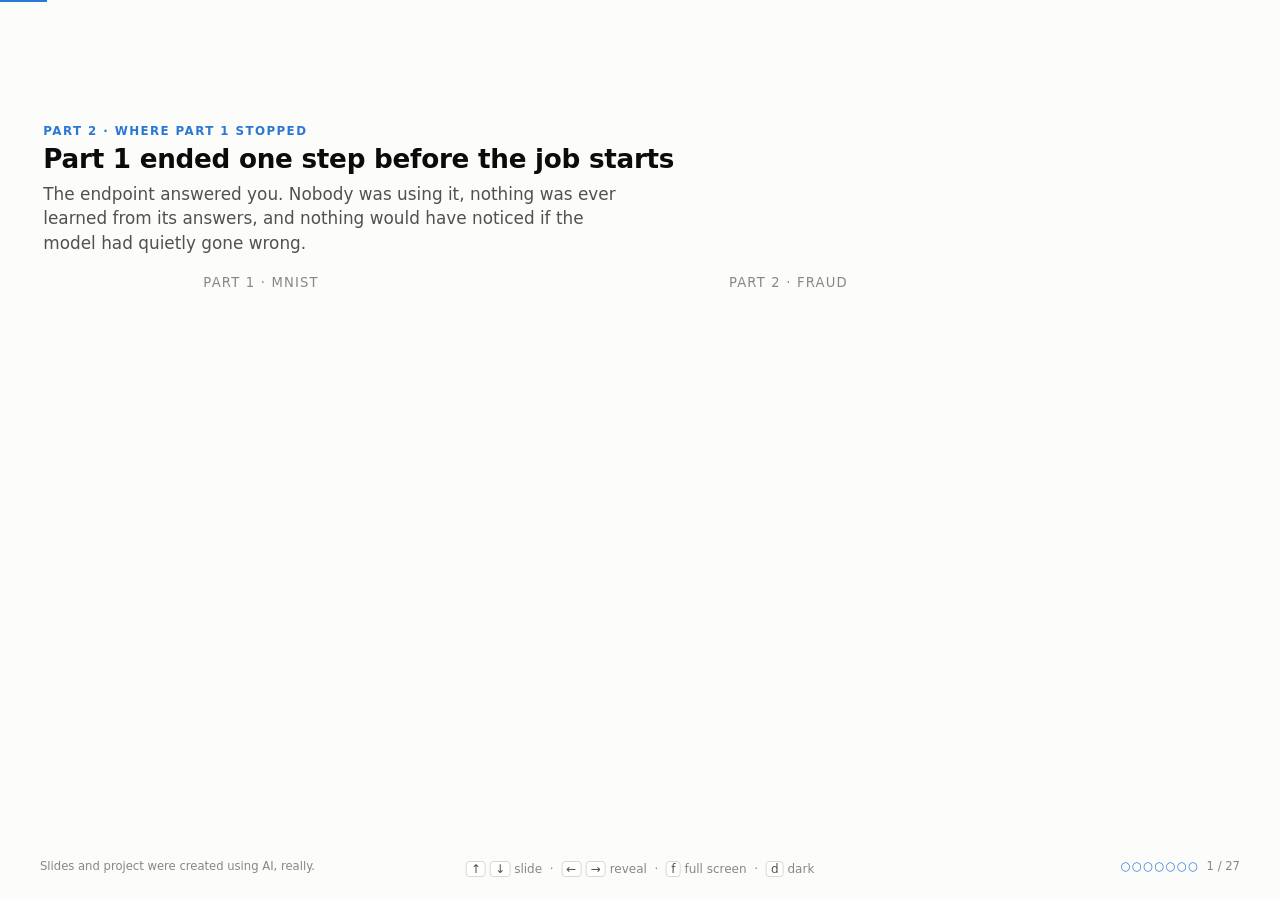
==== commit d3248171: "Docs: the slide about unfingerprinted code comes out again Part 2's deck drops what was slide 22 — f" ====
--- a/slides/part2.html
+++ b/slides/part2.html
@@ -47,7 +47,7 @@
   .tbl .p1 { color: var(--ink2); }
   .tbl .p2 { color: var(--ink); }
 
-  /* slide 25 — the adoption ladder, top rung last */
+  /* slide 24 — the adoption ladder, top rung last */
   .stack { display: flex; flex-direction: column; gap: .3em; width: 100%; }
   .layer {
     border: 1px solid var(--line); border-radius: .35em; background: var(--card);
@@ -58,7 +58,7 @@
   .layer span { color: var(--ink3); }
   .layer.top { border-color: var(--c2); background: var(--c2-soft); }
 
-  /* slide 26 — a question and the record that answers it */
+  /* slide 25 — a question and the record that answers it */
   .pairs { display: grid; grid-template-columns: 1fr 1.2fr; gap: .8em 1.1em; font-size: .76em; }
   .pairs .q, .pairs .a { padding-bottom: .55em; border-bottom: 1px solid var(--rule); }
   .pairs .q { color: var(--ink); }
@@ -439,8 +439,8 @@
             <b>training/serving skew</b>: no error, no warning, and a model that tested well
             failing quietly in production.</li>
           <li class="plain"><b>The price is real.</b> Editing this one file changes both sides at
-            once, and makes every model already in the registry invalid. Slide 22 comes back to
-            what is not written down about that.</li>
+            once, and makes every model already in the registry invalid. Nothing in the registry
+            records which version of that file built a model's inputs.</li>
         </ul>
       </div>
       <div class="card accent-2 frag" data-frag="2">
@@ -1255,57 +1255,7 @@
   </div>
 </section>
 
-<!-- ======================= 22 · the code has no fingerprint ======================= -->
-<section class="slide">
-  <header>
-    <span class="kicker">Part 2 · F version · what is still missing</span>
-    <h2>The registry does not hold the code that builds the features</h2>
-    <p class="sub">The snapshot gave the data an identity. The code that turns a transaction into
-      numbers has none.</p>
-  </header>
-  <div class="body">
-    <div class="cols wide-left">
-      <div>
-        <ul>
-          <li class="frag" data-frag="2"><b>A registered version holds the network</b> — its shape
-            and its weights. It does not hold <code>features.py</code>. The endpoint gets that file
-            from its own image instead.</li>
-          <li class="frag" data-frag="3"><b>Both parts are needed, and only one is stored.</b> For any
-            version you can now prove which bytes it learned from. You cannot say which version
-            of the feature code built its inputs.</li>
-          <li class="frag" data-frag="4"><b>What is missing is the link.</b> MLflow writes the
-            commit onto a run by itself — but only when training runs inside a checkout of the
-            repository. Ours runs in a container holding two files and no history.</li>
-        </ul>
-      </div>
-      <div>
-        <pre class="frag" data-frag="1"><span class="cm"># tags on a fraud run, as the project stands</span>
-dataset        derived-parquet
-dvc_md5        <span class="hl">3f2a7c19…c81</span>  <span class="cm">← the data is named</span>
-keras_version  3.5.0
-backend        torch
-<span class="cm">…and nothing here names the code</span></pre>
-        <p class="small frag" data-frag="5" style="margin:.8em 0 .45em"><b>Three ways to close
-          it, weakest first.</b></p>
-        <div class="stack">
-          <div class="layer frag" data-frag="5"><b>Tag the run with the commit.</b>
-            <span>Cheap, and what MLflow would have done by itself. An image built from an edited
-            file still reports a clean commit.</span></div>
-          <div class="layer frag" data-frag="6"><b>Tag a fingerprint of the file.</b>
-            <span>The same trick as the data, one line beside <code>dvc_md5</code>. An edit cannot
-            hide from it.</span></div>
-          <div class="layer top frag" data-frag="7"><b>Copy the file into the model version.</b>
-            <span>Hand it to <code>log_model</code>, and the code travels with the model.</span></div>
-        </div>
-        <p class="small frag" data-frag="7" style="margin-top:.7em">The project stops here. The
-          fingerprint on the data and the missing one on the code are the same idea, and an
-          auditor asks about both.</p>
-      </div>
-    </div>
-  </div>
-</section>
-
-<!-- ======================= 23 · airflow and DAGs ======================= -->
+<!-- ======================= 22 · airflow and DAGs ======================= -->
 <section class="slide">
   <header>
     <span class="kicker">Part 2 · G orchestrate · what Airflow is</span>
@@ -1360,7 +1310,7 @@
   </div>
 </section>
 
-<!-- ======================= 24 · the two DAGs ======================= -->
+<!-- ======================= 23 · the two DAGs ======================= -->
 <section class="slide">
   <header>
     <span class="kicker">Part 2 · G orchestrate · G1 and G2, the two DAGs</span>
@@ -1406,7 +1356,7 @@
   </div>
 </section>
 
-<!-- ======================= 25 · the adoption ladder ======================= -->
+<!-- ======================= 24 · the adoption ladder ======================= -->
 <section class="slide">
   <header>
     <span class="kicker">Part 2 · what to take to work</span>
@@ -1444,7 +1394,7 @@
   </div>
 </section>
 
-<!-- ======================= 26 · the regulator ======================= -->
+<!-- ======================= 25 · the regulator ======================= -->
 <section class="slide">
   <header>
     <span class="kicker">Part 2 · why a bank cares</span>
@@ -1482,7 +1432,7 @@
   </div>
 </section>
 
-<!-- ======================= 27 · where an LLM plugs in ======================= -->
+<!-- ======================= 26 · where an LLM plugs in ======================= -->
 <section class="slide">
   <header>
     <span class="kicker">Part 2 · the next thing you will be asked for</span>
@@ -1523,7 +1473,7 @@
   </div>
 </section>
 
-<!-- ======================= 28 · closing ======================= -->
+<!-- ======================= 27 · closing ======================= -->
 <section class="slide">
   <header>
     <span class="kicker">Part 2 · where the loops meet</span>
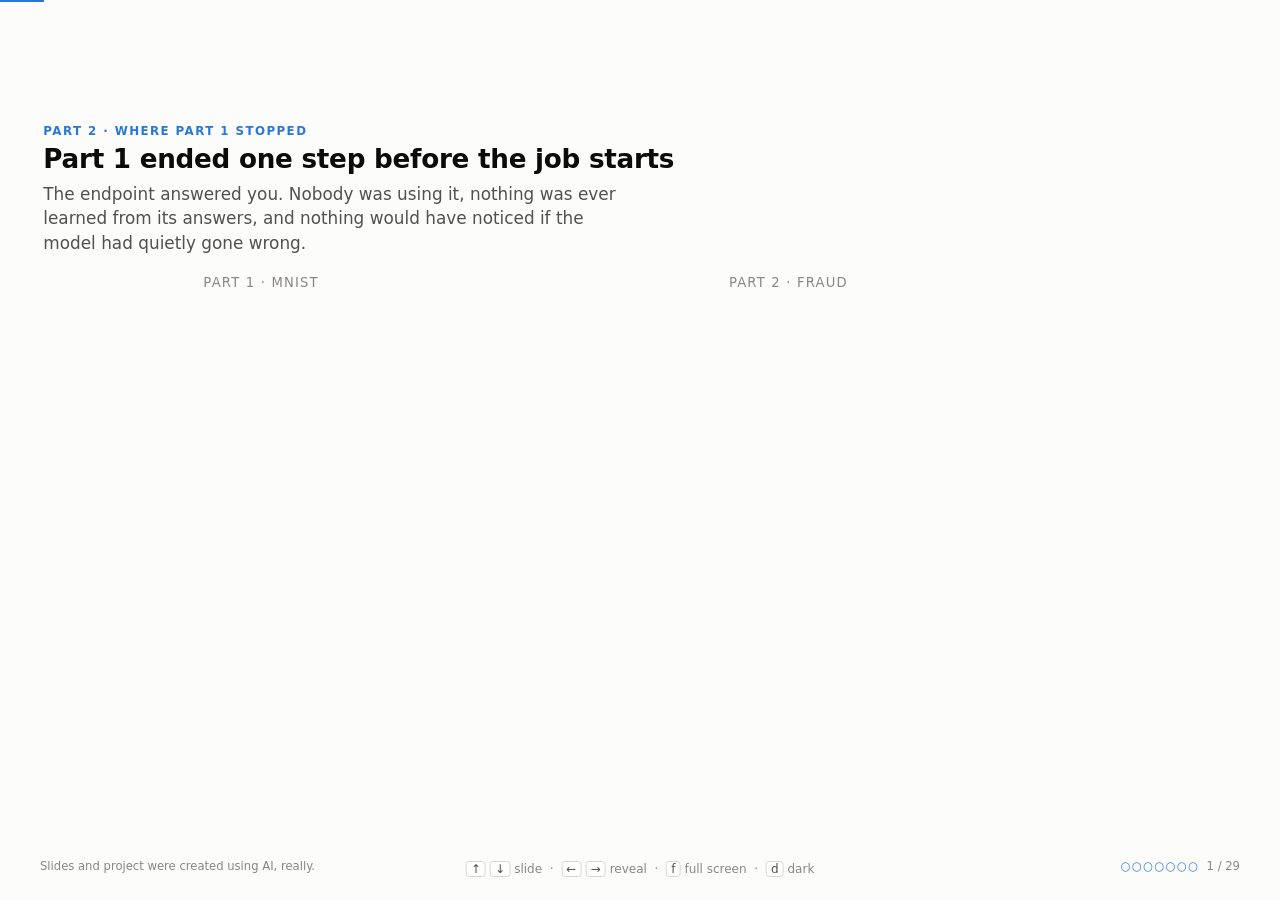
==== commit ad3d0ea6: "Docs: hashing gets its own slide, and reproducibility gets a picture Part 2's deck gains two slides " ====
--- a/slides/part2.html
+++ b/slides/part2.html
@@ -47,7 +47,7 @@
   .tbl .p1 { color: var(--ink2); }
   .tbl .p2 { color: var(--ink); }
 
-  /* slide 24 — the adoption ladder, top rung last */
+  /* slide 25 — the adoption ladder, top rung last */
   .stack { display: flex; flex-direction: column; gap: .3em; width: 100%; }
   .layer {
     border: 1px solid var(--line); border-radius: .35em; background: var(--card);
@@ -58,7 +58,7 @@
   .layer span { color: var(--ink3); }
   .layer.top { border-color: var(--c2); background: var(--c2-soft); }
 
-  /* slide 25 — a question and the record that answers it */
+  /* slide 27 — a question and the record that answers it */
   .pairs { display: grid; grid-template-columns: 1fr 1.2fr; gap: .8em 1.1em; font-size: .76em; }
   .pairs .q, .pairs .a { padding-bottom: .55em; border-bottom: 1px solid var(--rule); }
   .pairs .q { color: var(--ink); }
@@ -1169,49 +1169,95 @@
   </div>
 </section>
 
-<!-- ======================= 20 · hashes and parquet ======================= -->
-<section class="slide">
-  <header>
-    <span class="kicker">Part 2 · F version · F1 two concepts</span>
-    <h2>Two concepts</h2>
+<!-- ======================= 20 · what a hash is ======================= -->
+<section class="slide">
+  <header>
+    <span class="kicker">Part 2 · F version · F1 what a hash is</span>
+    <h2>You have used hashing already, twice</h2>
+    <p class="sub">A hash function reads bytes and gives back a short string. The same bytes always
+      give the same string. One byte different gives a completely different one — there is no
+      "almost the same".</p>
   </header>
   <div class="body">
     <div class="cols two">
       <div class="card accent frag" data-frag="1">
-        <h3>A hash</h3>
-        <ul>
-          <li class="plain">A function that reads bytes and returns a short string. The same bytes
-            always give the same string.</li>
-          <li class="plain">Change one byte anywhere and the string is completely different. There
-            is no "almost the same".</li>
-          <li class="plain">It is a fingerprint, not a summary. You cannot rebuild the file from
+        <h3>Every set and every dict in Python</h3>
+        <ul>
+          <li class="plain"><code>x in some_set</code> answers at once on a million items.
+            <code>x in some_list</code> reads them one after another until it finds x.</li>
+          <li class="plain">The set never searches. It hashes <code>x</code>, and the string says
+            where x would have been stored. It looks in that one place — which is also why
+            <code>d["merchant"]</code> costs the same in a dict of ten keys and one of ten
+            million.</li>
+          <li class="plain">And why a list cannot be a dict key: its contents can change, so its
+            fingerprint would not stay where it was put.</li>
+        </ul>
+      </div>
+      <div class="card accent-2 frag" data-frag="2">
+        <h3>Every large file you have downloaded</h3>
+        <ul>
+          <li class="plain">Hugging Face and Kaggle publish a checksum beside each file. A checksum
+            is a hash of the bytes they hold.</li>
+          <li class="plain">When your 5 GB download ends, the tool hashes what arrived and compares
+            the two short strings. Equal: nothing was lost on the way. Different: throw it away and
+            ask again. <b>Nobody compares 5 GB byte by byte.</b></li>
+          <li class="plain">Hugging Face goes further and stores each file under its own hash as the
+            name, so asking twice for the same file downloads it once.</li>
+        </ul>
+      </div>
+    </div>
+    <pre class="frag" data-frag="3"><span class="cm"># 1,296,691 rows. In the second file, one of them has one cent more.</span>
+fraud_training.parquet            <span class="hl">cf7b9955942cc36a68c45d90972263f4</span>
+fraud_training.parquet  (edited)  <span class="hl">b89fd6f606db11cc23404f2cd7a98dd4</span></pre>
+    <div class="callout frag" data-frag="4">A fingerprint that can tell you a download arrived
+      intact can tell you a training set is the one you trained on last month. <b>Same tool, new
+      job.</b></div>
+  </div>
+</section>
+
+<!-- ======================= 21 · parquet, and a stable write ======================= -->
+<section class="slide">
+  <header>
+    <span class="kicker">Part 2 · F version · F1 the file format</span>
+    <h2>Parquet, and why the file must be written the same way every time</h2>
+  </header>
+  <div class="body">
+    <div class="cols two">
+      <div class="card accent-2 frag" data-frag="1">
+        <h3>What parquet is</h3>
+        <ul>
+          <li class="plain">A file format for tables. CSV is text: every number is written out as
+            characters, and every reader has to guess the types again.</li>
+          <li class="plain">Parquet keeps each column together, in binary, compressed, with the type
+            recorded inside the file.</li>
+          <li class="plain">Smaller and much faster to read. Here: 84 MB, against about 500 MB of the
+            same rows as CSV.</li>
+          <li class="plain">A person cannot read it in a text editor, which is fine. A program reads
             it.</li>
-          <li class="plain">So two files with the same hash are, for our purposes, the same file —
-            whatever they are called and wherever they are.</li>
-        </ul>
-      </div>
-      <div class="card accent-2 frag" data-frag="2">
-        <h3>Parquet</h3>
-        <ul>
-          <li class="plain">A file format for tables. CSV is text: every number is written as
-            characters, and every reader has to guess the types.</li>
-          <li class="plain">Parquet keeps each column together, in binary, compressed, with the
-            type recorded in the file.</li>
-          <li class="plain">Smaller and much faster to read. Here: 84 MB, against about 500 MB of
-            CSV.</li>
-          <li class="plain">A person cannot read it in a text editor, which is fine. A program
-            reads it.</li>
-        </ul>
-      </div>
-    </div>
-    <div class="callout frag" data-frag="3">Hashing only works if the file is written the same way
-      every time. The rows are sorted, the row numbers are not written, and no timestamp goes in.
-      <b>An unstable sort would change the fingerprint without changing the data</b>, and the
-      versioning would then mean nothing.</div>
-  </div>
-</section>
-
-<!-- ======================= 21 · a dataset with an identity ======================= -->
+        </ul>
+      </div>
+      <div>
+        <pre class="frag" data-frag="2"><span class="cm"># part2/pipeline/build_dataset.py</span>
+df = df.sort_values([<span class="hl">"trans_date_trans_time", "trans_num"</span>],
+                    kind=<span class="hl">"stable"</span>)
+df.to_parquet(OUT, <span class="hl">index=False</span>)</pre>
+        <p class="small frag" data-frag="3" style="margin-top:.7em">Same rows in, same bytes out,
+          today and in November. Nothing that moves on its own is allowed into the file: no row
+          numbers, no build timestamp, and no "in whatever order they arrived".</p>
+      </div>
+    </div>
+    <pre class="frag" data-frag="4"><span class="cm">$ md5sum data/derived/fraud_training.parquet</span>
+<span class="hl">cf7b9955942cc36a68c45d90972263f4</span>  fraud_training.parquet</pre>
+    <p class="small frag" data-frag="5">Build the file again tomorrow from the same rows and this
+      command prints the same 32 characters. It is also exactly the number DVC keeps in git, which
+      is the next slide.</p>
+    <div class="callout frag" data-frag="6">The fingerprint is of the file, not of the data. <b>An
+      unstable sort would change the fingerprint without changing a single value</b> — every rebuild
+      would then look like new data, and the versioning would mean nothing at all.</div>
+  </div>
+</section>
+
+<!-- ======================= 22 · a dataset with an identity ======================= -->
 <section class="slide">
   <header>
     <span class="kicker">Part 2 · F version · F1 and F2 the snapshot</span>
@@ -1244,8 +1290,9 @@
         <pre class="frag" data-frag="1"><span class="cm"># data/derived/fraud_training.parquet.dvc</span>
 <span class="cm"># 106 bytes, committed to git</span>
 outs:
-- md5: <span class="hl">3f2a7c19…c81</span>
-  size: 88014592
+- md5: <span class="hl">cf7b9955942cc36a68c45d90972263f4</span>
+  size: 84098264
+  hash: md5
   path: fraud_training.parquet</pre>
         <p class="small frag" data-frag="7" style="margin-top:.7em">Git tracks the pointer. The
           parquet file lives beside it, ignored by git, rebuilt by a script. One line in a commit
@@ -1255,7 +1302,7 @@
   </div>
 </section>
 
-<!-- ======================= 22 · airflow and DAGs ======================= -->
+<!-- ======================= 23 · airflow and DAGs ======================= -->
 <section class="slide">
   <header>
     <span class="kicker">Part 2 · G orchestrate · what Airflow is</span>
@@ -1310,7 +1357,7 @@
   </div>
 </section>
 
-<!-- ======================= 23 · the two DAGs ======================= -->
+<!-- ======================= 24 · the two DAGs ======================= -->
 <section class="slide">
   <header>
     <span class="kicker">Part 2 · G orchestrate · G1 and G2, the two DAGs</span>
@@ -1356,7 +1403,7 @@
   </div>
 </section>
 
-<!-- ======================= 24 · the adoption ladder ======================= -->
+<!-- ======================= 25 · the adoption ladder ======================= -->
 <section class="slide">
   <header>
     <span class="kicker">Part 2 · what to take to work</span>
@@ -1394,7 +1441,87 @@
   </div>
 </section>
 
-<!-- ======================= 25 · the regulator ======================= -->
+<!-- ======================= 26 · one run, written down ======================= -->
+<section class="slide">
+  <header>
+    <span class="kicker">Part 2 · why a bank cares · reproducibility</span>
+    <h2>Four things decide what a model is, and the run writes down all four</h2>
+    <p class="sub">"Reproduce it" is not a heroic act of memory. It is reading back what was
+      recorded while the model was being trained.</p>
+  </header>
+  <div class="body">
+    <div class="diagram" style="max-height:70%">
+      <svg viewBox="0 0 900 380" role="img" aria-label="Four recorded inputs — data, hyperparameters, threshold and code — feed one training run, which produces the model version that every decision carries">
+        <defs>
+          <marker id="pv-mk" viewBox="0 0 10 10" refX="9" refY="5" markerWidth="6.5" markerHeight="6.5" orient="auto-start-reverse">
+            <path d="M0 0 L10 5 L0 10 z" fill="var(--ink2)"/>
+          </marker>
+        </defs>
+
+        <g class="frag" data-frag="1">
+          <rect x="344" y="130" width="224" height="110" rx="8" fill="var(--card)" stroke="var(--ink2)" stroke-width="1.8"/>
+          <text x="456" y="162" text-anchor="middle" font-size="14" font-weight="650" fill="var(--ink)">one training run</text>
+          <text x="456" y="184" text-anchor="middle" font-size="11.5" fill="var(--ink2)" font-family="ui-monospace, Menlo, monospace">fraud-keras · run 8f3c1d…</text>
+          <text x="456" y="208" text-anchor="middle" font-size="10.5" fill="var(--ink3)">nothing here is typed by hand later —</text>
+          <text x="456" y="223" text-anchor="middle" font-size="10.5" fill="var(--ink3)">the run records it while it trains</text>
+        </g>
+
+        <g class="frag" data-frag="2">
+          <rect x="14" y="4" width="286" height="76" rx="7" fill="var(--card)" stroke="var(--c1)" stroke-width="1.4"/>
+          <text x="30" y="30" font-size="13" font-weight="650" fill="var(--ink)">the data</text>
+          <text x="30" y="50" font-size="11" fill="var(--c1)" font-family="ui-monospace, Menlo, monospace">dvc_md5  cf7b9955…63f4</text>
+          <text x="30" y="68" font-size="10" fill="var(--ink3)">run tag · 106 bytes in git name the exact 84 MB</text>
+          <path d="M300 42 H310 V152 H340" fill="none" stroke="var(--ink2)" stroke-width="1.5" marker-end="url(#pv-mk)"/>
+        </g>
+
+        <g class="frag" data-frag="3">
+          <rect x="14" y="98" width="286" height="76" rx="7" fill="var(--card)" stroke="var(--c1)" stroke-width="1.4"/>
+          <text x="30" y="124" font-size="13" font-weight="650" fill="var(--ink)">the settings</text>
+          <text x="30" y="144" font-size="11" fill="var(--c1)" font-family="ui-monospace, Menlo, monospace">lr=1e-3 · epochs=5 · hidden=128,64</text>
+          <text x="30" y="162" font-size="10" fill="var(--ink3)">run params · each one an env var given at launch</text>
+          <path d="M300 136 H318 V177 H340" fill="none" stroke="var(--ink2)" stroke-width="1.5" marker-end="url(#pv-mk)"/>
+        </g>
+
+        <g class="frag" data-frag="4">
+          <rect x="14" y="192" width="286" height="76" rx="7" fill="var(--card)" stroke="var(--c2)" stroke-width="1.4"/>
+          <text x="30" y="218" font-size="13" font-weight="650" fill="var(--ink)">the business rule</text>
+          <text x="30" y="238" font-size="11" fill="var(--c2)" font-family="ui-monospace, Menlo, monospace">operating_threshold  0.62</text>
+          <text x="30" y="256" font-size="10" fill="var(--ink3)">run tag · chosen on validation, stored with the model</text>
+          <path d="M300 230 H326 V202 H340" fill="none" stroke="var(--ink2)" stroke-width="1.5" marker-end="url(#pv-mk)"/>
+        </g>
+
+        <g class="frag" data-frag="5">
+          <rect x="14" y="286" width="286" height="76" rx="7" fill="var(--card)" stroke="var(--ink3)" stroke-width="1.4" stroke-dasharray="6 4"/>
+          <text x="30" y="312" font-size="13" font-weight="650" fill="var(--ink2)">the code</text>
+          <text x="30" y="332" font-size="11" fill="var(--ink3)" font-family="ui-monospace, Menlo, monospace">image  keras-mlops-fraud-trainer</text>
+          <text x="30" y="350" font-size="10" fill="var(--ink3)">features.py and train.py travel inside the image</text>
+          <path d="M300 324 H334 V227 H340" fill="none" stroke="var(--ink2)" stroke-width="1.5" stroke-dasharray="6 4" marker-end="url(#pv-mk)"/>
+        </g>
+
+        <g class="frag" data-frag="6">
+          <path d="M568 185 H584 V142 H596" fill="none" stroke="var(--ink2)" stroke-width="1.5" marker-end="url(#pv-mk)"/>
+          <rect x="600" y="104" width="286" height="76" rx="7" fill="var(--card)" stroke="var(--line)" stroke-width="1.4"/>
+          <text x="616" y="130" font-size="13" font-weight="650" fill="var(--ink)">model version 14</text>
+          <text x="616" y="150" font-size="11" fill="var(--c3)" font-family="ui-monospace, Menlo, monospace">@champion</text>
+          <text x="616" y="168" font-size="10" fill="var(--ink3)">the registry keeps the number; the alias is moved</text>
+          <path d="M743 180 V242" fill="none" stroke="var(--ink2)" stroke-width="1.5" marker-end="url(#pv-mk)"/>
+          <rect x="600" y="250" width="286" height="76" rx="7" fill="var(--card)" stroke="var(--line)" stroke-width="1.4"/>
+          <text x="616" y="276" font-size="13" font-weight="650" fill="var(--ink)">every decision made</text>
+          <text x="616" y="296" font-size="11" fill="var(--ink2)" font-family="ui-monospace, Menlo, monospace">scored_transactions.model_version</text>
+          <text x="616" y="314" font-size="10" fill="var(--ink3)">one row per transaction, the version stamped on it</text>
+        </g>
+      </svg>
+    </div>
+    <div class="callout frag" data-frag="7">Read the picture backwards and you have the answer to
+      "why was this transaction declined in March?" — the row names a version, the version names a
+      run, and <b>the run names the data, the settings and the threshold</b> that produced it.</div>
+    <p class="small frag" data-frag="8">The dashed edge is the honest one. The image is named by a
+      tag, not by a fingerprint, so nothing in the registry records <i>which</i> version of
+      <code>features.py</code> built a model's inputs. Everything else on this picture is exact.</p>
+  </div>
+</section>
+
+<!-- ======================= 27 · the regulator ======================= -->
 <section class="slide">
   <header>
     <span class="kicker">Part 2 · why a bank cares</span>
@@ -1432,7 +1559,7 @@
   </div>
 </section>
 
-<!-- ======================= 26 · where an LLM plugs in ======================= -->
+<!-- ======================= 28 · where an LLM plugs in ======================= -->
 <section class="slide">
   <header>
     <span class="kicker">Part 2 · the next thing you will be asked for</span>
@@ -1473,7 +1600,7 @@
   </div>
 </section>
 
-<!-- ======================= 27 · closing ======================= -->
+<!-- ======================= 29 · closing ======================= -->
 <section class="slide">
   <header>
     <span class="kicker">Part 2 · where the loops meet</span>
